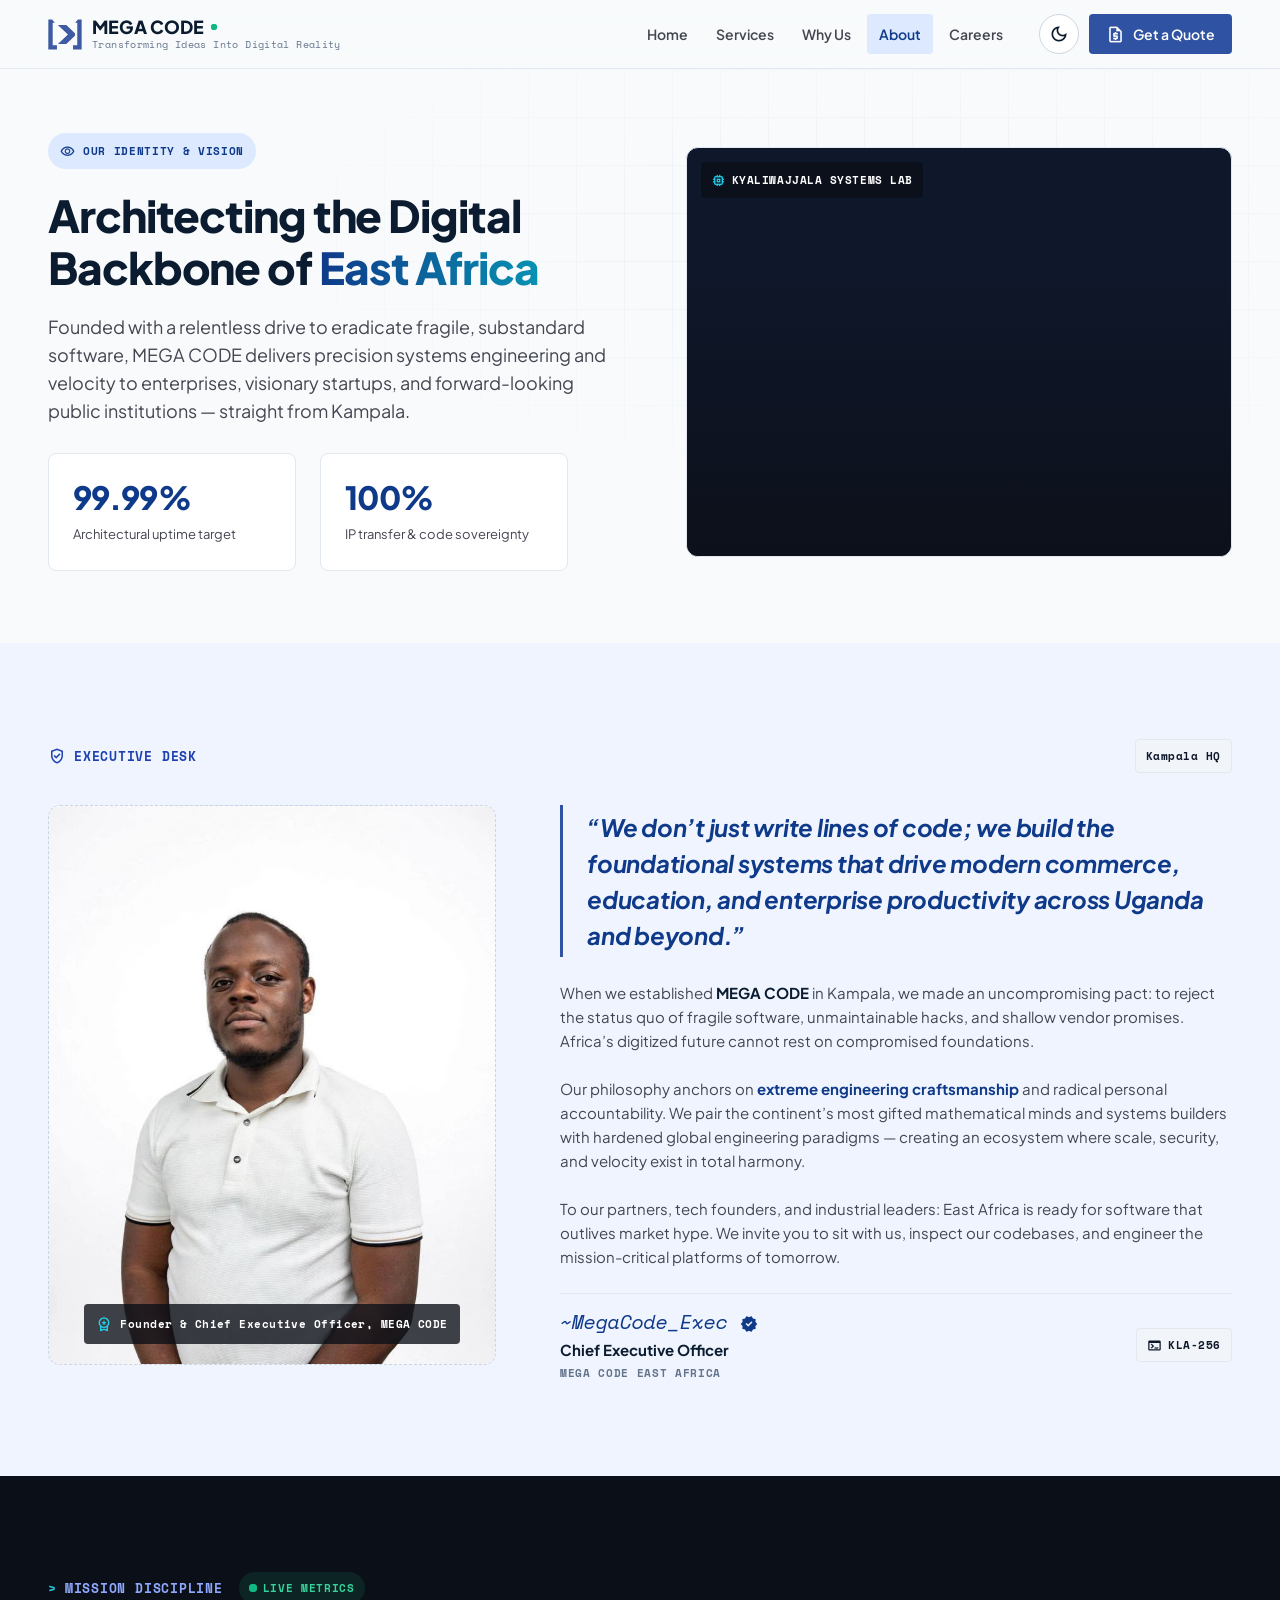
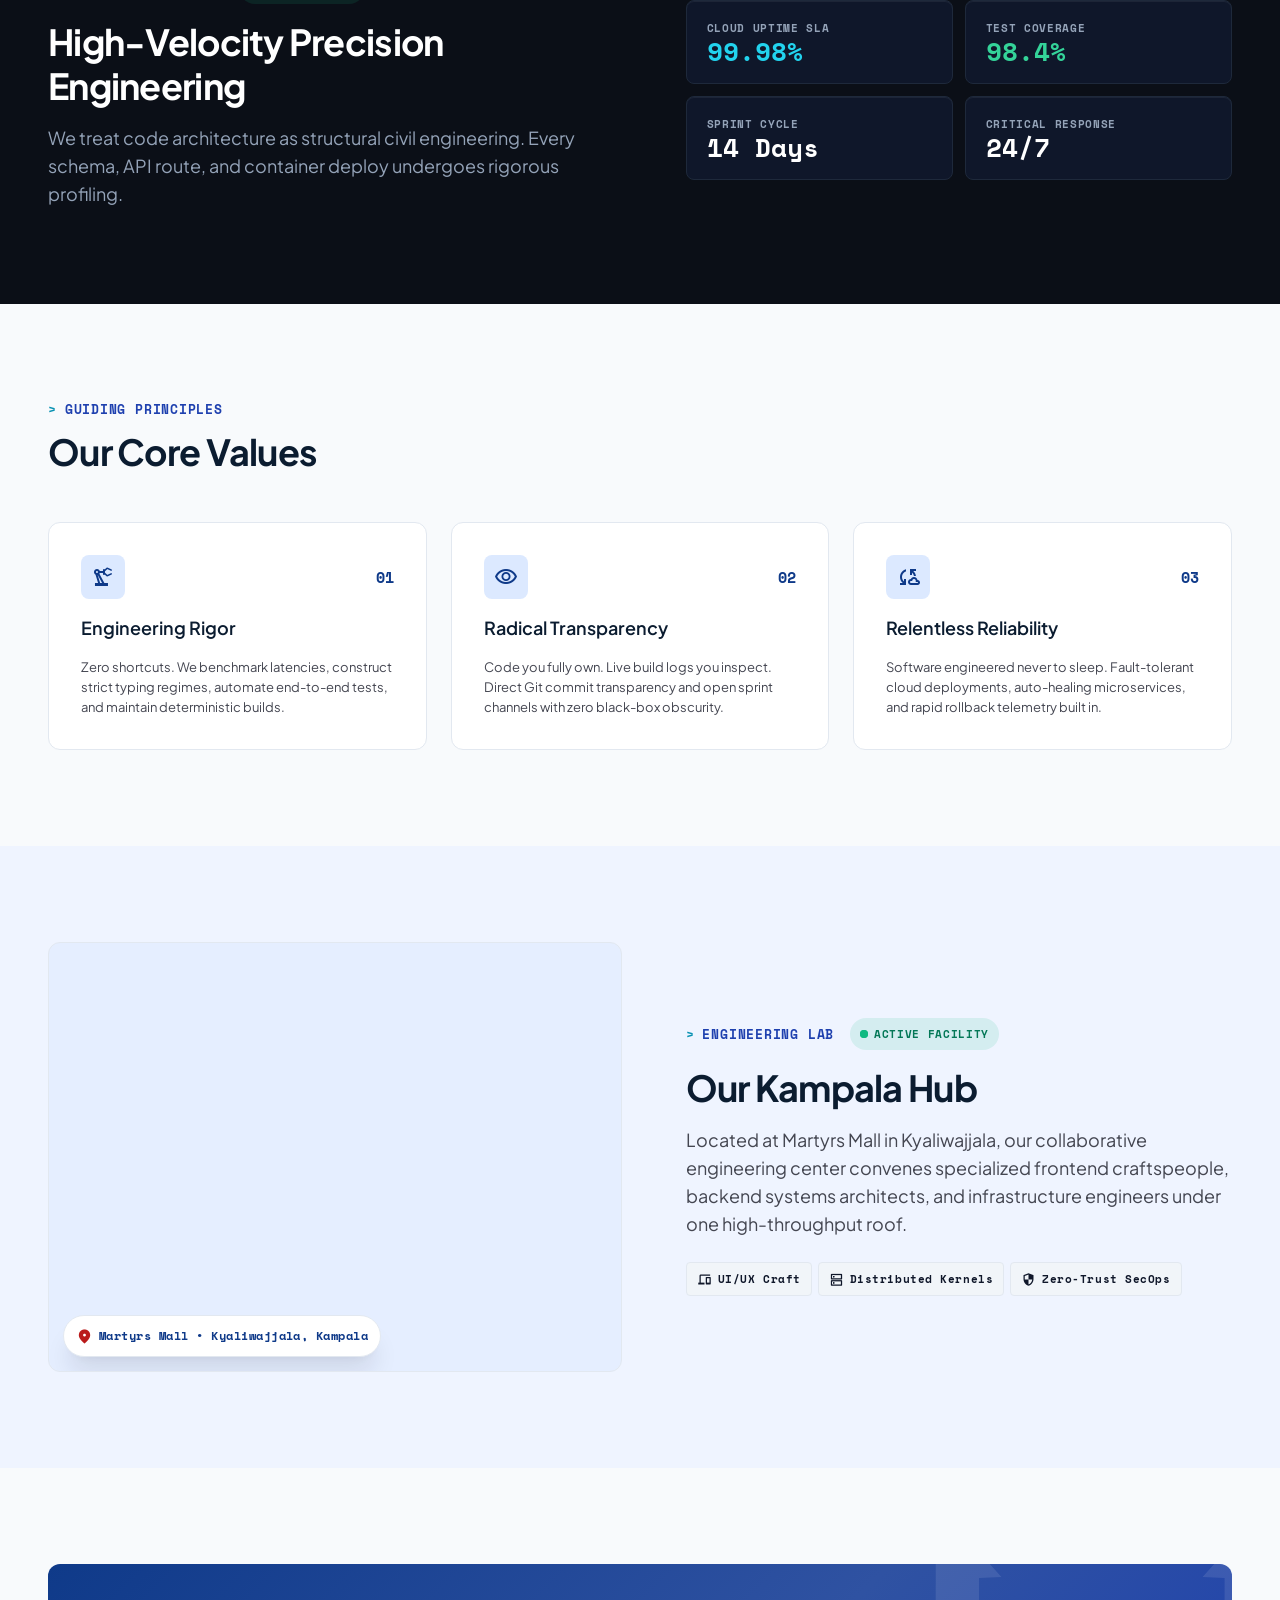
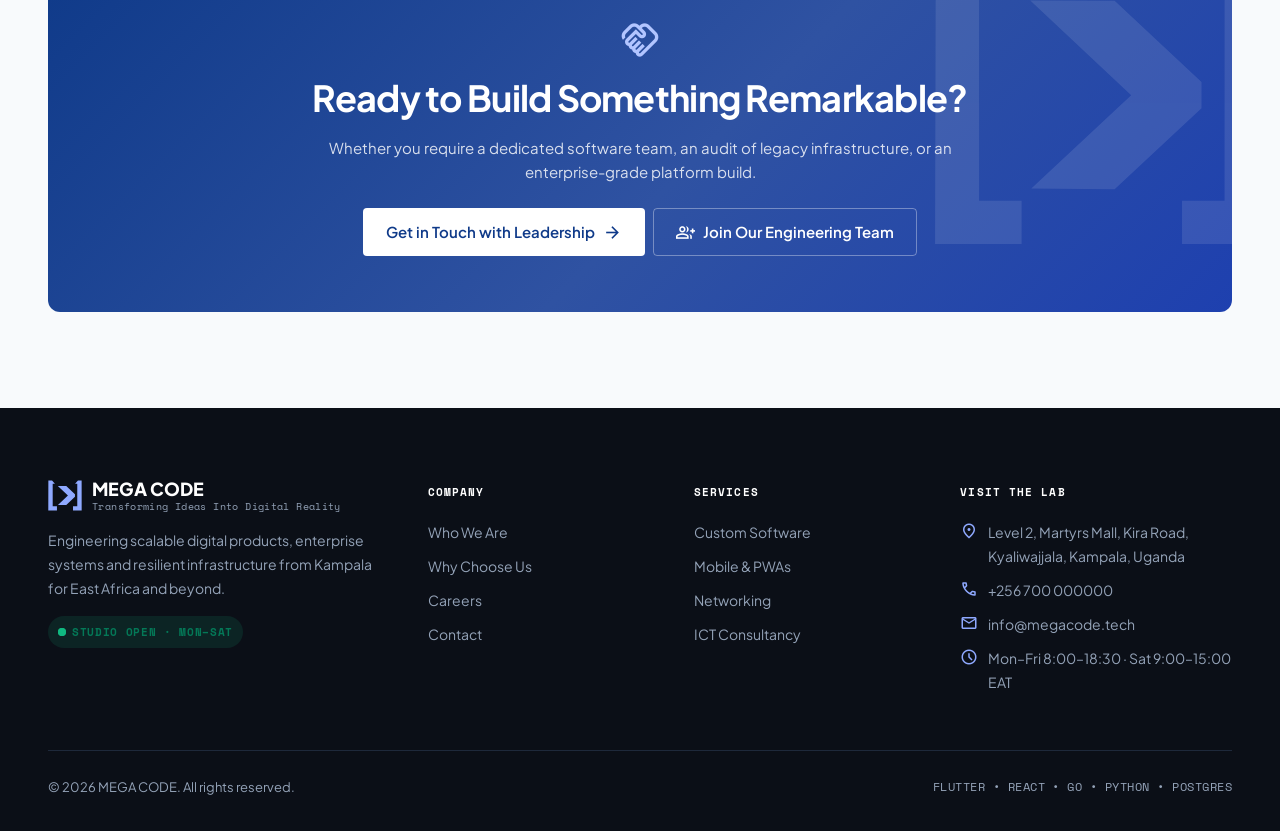
==== about.html @ 83baf0fd "init" ====
<!DOCTYPE html>
<html lang="en" class="no-js">
<head>
<meta charset="utf-8">
<meta name="viewport" content="width=device-width, initial-scale=1, viewport-fit=cover">
<title>Who We Are — MEGA CODE</title>
<meta name="description" content="MEGA CODE is an engineering consultancy and product studio in Kampala architecting the digital backbone of East Africa.">
<meta name="theme-color" content="#F8FAFC">
<meta property="og:title" content="Who We Are — MEGA CODE">
<meta property="og:description" content="MEGA CODE is an engineering consultancy and product studio in Kampala architecting the digital backbone of East Africa.">
<meta property="og:type" content="website">
<link rel="icon" href="assets/img/favicon.svg" type="image/svg+xml">
<script>
  /* apply saved / system theme before paint to avoid a flash */
  (function () {
    try {
      var t = localStorage.getItem("megacode-theme");
      if (!t) t = window.matchMedia("(prefers-color-scheme: dark)").matches ? "dark" : "light";
      document.documentElement.setAttribute("data-theme", t);
    } catch (e) {}
  })();
</script>
<link rel="preconnect" href="https://fonts.googleapis.com">
<link rel="preconnect" href="https://fonts.gstatic.com" crossorigin>
<link href="https://fonts.googleapis.com/css2?family=Plus+Jakarta+Sans:wght@400;500;600;700;800&family=Space+Mono:wght@400;700&display=swap" rel="stylesheet">
<link href="https://fonts.googleapis.com/css2?family=Material+Symbols+Outlined:opsz,wght,FILL,GRAD@20..48,100..700,0..1,-50..200&display=block" rel="stylesheet">
<link rel="stylesheet" href="assets/css/styles.css">
</head>
<body>
<a class="skip-link" href="#main">Skip to content</a>
<header class="site-header">
  <div class="container">
    <a class="brand" href="index.html" aria-label="MEGA CODE home">
      <svg class="brand-mark" viewBox="330 190 942 846" aria-hidden="true" focusable="false"><g fill="var(--logo, #3D5AA2)"><polygon points="340,198 442,198 522,287 460,290 460,908 578,908 578,1028 338,1028"/><polygon points="1262,198 1160,198 1080,287 1141,290 1141,908 1023,908 1023,1028 1263,1028"/><polygon points="602,352 836,353 1077,578 1077,651 836,876 605,874 882,615"/></g></svg>
      <span class="brand-text">
        <span class="brand-name">MEGA CODE <span class="live-dot" aria-hidden="true"></span></span>
        <span class="brand-tag">Transforming Ideas Into Digital Reality</span>
      </span>
    </a>
    <nav class="main-nav" aria-label="Primary">
        <a href="index.html">Home</a>
        <a href="services.html">Services</a>
        <a href="why-us.html">Why Us</a>
        <a href="about.html" aria-current="page">About</a>
        <a href="careers.html">Careers</a>
    </nav>
    <div class="header-actions">
      <button class="theme-toggle" type="button" aria-label="Switch theme">
        <span class="material-symbols-outlined icon-light" aria-hidden="true">dark_mode</span>
        <span class="material-symbols-outlined icon-dark" aria-hidden="true">light_mode</span>
      </button>
      <a class="btn btn-primary btn-sm" href="contact.html#brief"><span class="material-symbols-outlined" aria-hidden="true">request_quote</span><span class="header-cta-label">Get a Quote</span></a>
    </div>
  </div>
</header>
<main id="main">
<section class="hero page-hero">
  <div class="container split">
    <div class="hero-copy">
      <span class="pill" style="align-self:flex-start"><span class="material-symbols-outlined" style="font-size:15px" aria-hidden="true">visibility</span>Our Identity &amp; Vision</span>
      <h1 class="h1">Architecting the Digital Backbone of <span class="gradient-text">East Africa</span></h1>
      <p class="lead">Founded with a relentless drive to eradicate fragile, substandard software, MEGA CODE delivers precision systems engineering and velocity to enterprises, visionary startups, and forward-looking public institutions — straight from Kampala.</p>
      <div class="grid g-2 keep-m mt-sm" style="max-width:520px">
        <div class="card metric-card"><span class="v">99.99%</span><span class="d">Architectural uptime target</span></div>
        <div class="card metric-card"><span class="v">100%</span><span class="d">IP transfer &amp; code sovereignty</span></div>
      </div>
    </div>
    <div class="media ar-4-3 reveal">
      <img src="https://lh3.googleusercontent.com/aida-public/[base64]" alt="Engineers working on ultrawide monitors in the Kampala engineering war room" loading="eager">
      <span class="media-tag"><span class="material-symbols-outlined" aria-hidden="true">memory</span>Kyaliwajjala Systems Lab</span>
    </div>
  </div>
</section>

<!-- EXECUTIVE DESK -->
<section class="section section-alt">
  <div class="container">
    <div class="row between gap-md reveal" style="margin-bottom:32px">
      <p class="eyebrow no-caret"><span class="material-symbols-outlined" style="font-size:18px" aria-hidden="true">verified_user</span>Executive Desk</p>
      <span class="tag">Kampala HQ</span>
    </div>
    <div class="split split-top" style="grid-template-columns:minmax(0,.8fr) minmax(0,1.2fr)">
      <div class="reveal">
        <!-- Place the CEO portrait here: add <img src="assets/img/ceo.jpeg" alt="..."> inside this div -->
        <div class="portrait-slot">
          <img src="assets/img/ceo.jpeg" alt="...">
          <span class="portrait-caption"><span class="material-symbols-outlined" aria-hidden="true">workspace_premium</span>Founder &amp; Chief Executive Officer, MEGA CODE</span>
        </div>
      </div>
      <div class="stack gap-lg reveal">
        <blockquote class="pull-quote" style="margin:0">“We don’t just write lines of code; we build the foundational systems that drive modern commerce, education, and enterprise productivity across Uganda and beyond.”</blockquote>
        <p class="body">When we established <strong style="color:var(--text)">MEGA CODE</strong> in Kampala, we made an uncompromising pact: to reject the status quo of fragile software, unmaintainable hacks, and shallow vendor promises. Africa’s digitized future cannot rest on compromised foundations.</p>
        <p class="body">Our philosophy anchors on <strong class="text-brand">extreme engineering craftsmanship</strong> and radical personal accountability. We pair the continent’s most gifted mathematical minds and systems builders with hardened global engineering paradigms — creating an ecosystem where scale, security, and velocity exist in total harmony.</p>
        <p class="body">To our partners, tech founders, and industrial leaders: East Africa is ready for software that outlives market hype. We invite you to sit with us, inspect our codebases, and engineer the mission-critical platforms of tomorrow.</p>
        <div class="row between gap-md" style="padding-top:16px;border-top:1px solid var(--border)">
          <div class="stack gap-xs">
            <span class="mono text-brand" style="font-size:20px;font-style:italic">~MegaCode_Exec <span class="material-symbols-outlined icon-fill" style="font-size:18px" aria-hidden="true">verified</span></span>
            <strong>Chief Executive Officer</strong>
            <span class="badge-label" style="color:var(--text-subtle)">MEGA CODE East Africa</span>
          </div>
          <span class="tag"><span class="material-symbols-outlined" style="font-size:15px" aria-hidden="true">terminal</span>KLA-256</span>
        </div>
      </div>
    </div>
  </div>
</section>

<!-- MISSION -->
<section class="section dark-band">
  <div class="container split">
    <div class="stack gap-md reveal">
      <div class="row gap-md"><p class="eyebrow">Mission discipline</p><span class="status" style="color:#34D399"><span class="live-dot"></span>Live Metrics</span></div>
      <h2 class="h2" style="color:#fff">High-Velocity Precision Engineering</h2>
      <p class="lead">We treat code architecture as structural civil engineering. Every schema, API route, and container deploy undergoes rigorous profiling.</p>
    </div>
    <div class="grid g-2 keep-m reveal" style="gap:12px">
      <div class="dark-card stack gap-xs"><span class="badge-label" style="color:var(--panel-muted)">Cloud uptime SLA</span><span class="mono" style="font-size:26px;font-weight:700;color:#22D3EE">99.98%</span></div>
      <div class="dark-card stack gap-xs"><span class="badge-label" style="color:var(--panel-muted)">Test coverage</span><span class="mono" style="font-size:26px;font-weight:700;color:#34D399">98.4%</span></div>
      <div class="dark-card stack gap-xs"><span class="badge-label" style="color:var(--panel-muted)">Sprint cycle</span><span class="mono" style="font-size:26px;font-weight:700;color:#fff">14 Days</span></div>
      <div class="dark-card stack gap-xs"><span class="badge-label" style="color:var(--panel-muted)">Critical response</span><span class="mono" style="font-size:26px;font-weight:700;color:#fff">24/7</span></div>
    </div>
  </div>
</section>

<!-- VALUES -->
<section class="section">
  <div class="container">
    <div class="section-head reveal">
      <p class="eyebrow">Guiding principles</p>
      <h2 class="h2">Our Core Values</h2>
    </div>
    <div class="grid g-3">
      <div class="card card-lg card-hover stack gap-md reveal">
        <div class="row between"><span class="icon-tile"><span class="material-symbols-outlined" aria-hidden="true">precision_manufacturing</span></span><span class="mono text-brand" style="font-weight:700">01</span></div>
        <h3 class="h4">Engineering Rigor</h3>
        <p class="small">Zero shortcuts. We benchmark latencies, construct strict typing regimes, automate end-to-end tests, and maintain deterministic builds.</p>
      </div>
      <div class="card card-lg card-hover stack gap-md reveal">
        <div class="row between"><span class="icon-tile"><span class="material-symbols-outlined" aria-hidden="true">visibility</span></span><span class="mono text-brand" style="font-weight:700">02</span></div>
        <h3 class="h4">Radical Transparency</h3>
        <p class="small">Code you fully own. Live build logs you inspect. Direct Git commit transparency and open sprint channels with zero black-box obscurity.</p>
      </div>
      <div class="card card-lg card-hover stack gap-md reveal">
        <div class="row between"><span class="icon-tile"><span class="material-symbols-outlined" aria-hidden="true">cloud_sync</span></span><span class="mono text-brand" style="font-weight:700">03</span></div>
        <h3 class="h4">Relentless Reliability</h3>
        <p class="small">Software engineered never to sleep. Fault-tolerant cloud deployments, auto-healing microservices, and rapid rollback telemetry built in.</p>
      </div>
    </div>
  </div>
</section>

<!-- LAB -->
<section class="section section-alt">
  <div class="container split">
    <div class="map-frame ar-4-3 reveal">
      <iframe title="Map: Martyrs Mall, Kyaliwajjala" loading="lazy" referrerpolicy="no-referrer-when-downgrade" src="https://www.openstreetmap.org/export/embed.html?bbox=32.6380%2C0.3770%2C32.6650%2C0.3925&amp;layer=mapnik&amp;marker=0.3846%2C32.6517"></iframe>
      <span class="map-pin"><span class="material-symbols-outlined icon-fill" aria-hidden="true">location_on</span>Martyrs Mall • Kyaliwajjala, Kampala</span>
    </div>
    <div class="stack gap-md reveal">
      <div class="row gap-md"><p class="eyebrow">Engineering lab</p><span class="status"><span class="live-dot"></span>Active Facility</span></div>
      <h2 class="h2">Our Kampala Hub</h2>
      <p class="lead">Located at Martyrs Mall in Kyaliwajjala, our collaborative engineering center convenes specialized frontend craftspeople, backend systems architects, and infrastructure engineers under one high-throughput roof.</p>
      <div class="tag-row mt-sm">
        <span class="tag"><span class="material-symbols-outlined" style="font-size:15px" aria-hidden="true">devices</span>UI/UX Craft</span>
        <span class="tag"><span class="material-symbols-outlined" style="font-size:15px" aria-hidden="true">dns</span>Distributed Kernels</span>
        <span class="tag"><span class="material-symbols-outlined" style="font-size:15px" aria-hidden="true">security</span>Zero-Trust SecOps</span>
      </div>
    </div>
  </div>
</section>

<!-- CTA -->
<section class="section">
  <div class="container">
    <div class="cta-band reveal" style="text-align:center">
      <div class="stack gap-md" style="align-items:center;max-width:680px;margin:0 auto">
        <span class="material-symbols-outlined" style="font-size:40px;color:#B2C5FF" aria-hidden="true">handshake</span>
        <h2 class="h2" style="color:#fff">Ready to Build Something Remarkable?</h2>
        <p>Whether you require a dedicated software team, an audit of legacy infrastructure, or an enterprise-grade platform build.</p>
        <div class="row-wrap gap-sm" style="justify-content:center;margin-top:8px">
          <a class="btn btn-light" href="contact.html">Get in Touch with Leadership <span class="material-symbols-outlined" aria-hidden="true">arrow_forward</span></a>
          <a class="btn btn-outline-light" href="careers.html"><span class="material-symbols-outlined" aria-hidden="true">group_add</span>Join Our Engineering Team</a>
        </div>
      </div>
    </div>
  </div>
</section>
</main>
<footer class="site-footer">
  <div class="container">
    <div class="footer-grid">
      <div class="stack gap-md">
        <a class="brand" href="index.html" aria-label="MEGA CODE home" style="--logo:#8FA9FF">
          <svg class="brand-mark" viewBox="330 190 942 846" aria-hidden="true" focusable="false"><g fill="var(--logo, #3D5AA2)"><polygon points="340,198 442,198 522,287 460,290 460,908 578,908 578,1028 338,1028"/><polygon points="1262,198 1160,198 1080,287 1141,290 1141,908 1023,908 1023,1028 1263,1028"/><polygon points="602,352 836,353 1077,578 1077,651 836,876 605,874 882,615"/></g></svg>
          <span class="brand-text"><span class="brand-name">MEGA CODE</span><span class="brand-tag">Transforming Ideas Into Digital Reality</span></span>
        </a>
        <p style="font-size:14px;max-width:340px">Engineering scalable digital products, enterprise systems and resilient infrastructure from Kampala for East Africa and beyond.</p>
        <span class="status" style="align-self:flex-start"><span class="live-dot"></span> Studio open · Mon–Sat</span>
      </div>
      <div>
        <h4>Company</h4>
        <ul>
          <li><a href="about.html">Who We Are</a></li>
          <li><a href="why-us.html">Why Choose Us</a></li>
          <li><a href="careers.html">Careers</a></li>
          <li><a href="contact.html">Contact</a></li>
        </ul>
      </div>
      <div>
        <h4>Services</h4>
        <ul>
          <li><a href="services.html#software">Custom Software</a></li>
          <li><a href="services.html#mobile">Mobile &amp; PWAs</a></li>
          <li><a href="services.html#networking">Networking</a></li>
          <li><a href="services.html#advisory">ICT Consultancy</a></li>
        </ul>
      </div>
      <div>
        <h4>Visit the Lab</h4>
        <ul class="footer-contact">
          <li><span class="material-symbols-outlined" aria-hidden="true">location_on</span><span>Level 2, Martyrs Mall, Kira Road, Kyaliwajjala, Kampala, Uganda</span></li>
          <li><span class="material-symbols-outlined" aria-hidden="true">call</span><a href="tel:+256700000000">+256 700 000000</a></li>
          <li><span class="material-symbols-outlined" aria-hidden="true">mail</span><a href="mailto:info@megacode.tech">info@megacode.tech</a></li>
          <li><span class="material-symbols-outlined" aria-hidden="true">schedule</span><span>Mon–Fri 8:00–18:30 · Sat 9:00–15:00 EAT</span></li>
        </ul>
      </div>
    </div>
    <div class="footer-bottom">
      <span>&copy; <span data-year>2026</span> MEGA CODE. All rights reserved.</span>
      <span class="mono">FLUTTER • REACT • GO • PYTHON • POSTGRES</span>
    </div>
  </div>
</footer>
<nav class="bottom-nav" aria-label="Mobile">
  <ul>
    <li><a href="index.html"><span class="material-symbols-outlined" aria-hidden="true">terminal</span>Home</a></li>
    <li><a href="services.html"><span class="material-symbols-outlined" aria-hidden="true">developer_mode</span>Services</a></li>
    <li><a href="why-us.html"><span class="material-symbols-outlined" aria-hidden="true">verified</span>Why Us</a></li>
    <li><a href="about.html" aria-current="page"><span class="material-symbols-outlined" aria-hidden="true">groups</span>About</a></li>
    <li><a href="careers.html"><span class="material-symbols-outlined" aria-hidden="true">work</span>Careers</a></li>
    <li><a href="contact.html"><span class="material-symbols-outlined" aria-hidden="true">forum</span>Contact</a></li>
  </ul>
</nav>
<script src="assets/js/main.js" defer></script>
</body>
</html>
---- assets/css/styles.css ----
/* =========================================================
   MEGA CODE — Precision Engineering Canvas
   Shared stylesheet · light + dark themes
   ========================================================= */

/* ---------- Design tokens: LIGHT (default) ---------- */
:root {
  color-scheme: light;
  --bg: #F8FAFC;
  --bg-alt: #EFF4FF;
  --bg-alt-2: #E5EEFF;
  --card: #FFFFFF;
  --card-sub: #F1F5FD;
  --border: #E2E8F0;
  --border-strong: #CBD5E1;
  --text: #0B1C30;
  --text-muted: #444651;
  --text-subtle: #64748B;

  --brand: #2F52A2;          /* button / fill */
  --brand-hover: #1E40AF;
  --brand-ink: #0F3A89;      /* brand-coloured text */
  --accent-ink: #1E40AF;     /* eyebrow labels */
  --cyan: #0891B2;
  --success: #10B981;
  --success-ink: #047857;
  --success-tint: rgba(16, 185, 129, .12);
  --error: #BA1A1A;
  --amber: #F59E0B;

  --chip-bg: #DCE9FF;
  --chip-ink: #0F3A89;
  --tag-bg: #F1F5F9;
  --tag-ink: #0F172A;

  --panel-dark: #0B0F17;     /* terminal / dark tech panels (both themes) */
  --panel-dark-2: #0F172A;
  --panel-dark-border: #1E293B;
  --panel-ink: #EAF1FF;
  --panel-muted: #94A3B8;

  --header-bg: rgba(248, 250, 252, .82);
  --shadow-1: 0 1px 2px rgba(15, 23, 42, .04);
  --shadow-2: 0 4px 12px -2px rgba(15, 23, 42, .06), 0 2px 4px -1px rgba(15, 23, 42, .04);
  --shadow-3: 0 20px 25px -5px rgba(15, 23, 42, .10), 0 8px 10px -6px rgba(15, 23, 42, .05);
  --focus-ring: 0 0 0 3px rgba(47, 82, 162, .18);
  --img-overlay: linear-gradient(180deg, rgba(11, 15, 23, 0) 30%, rgba(11, 15, 23, .85) 100%);

  --font-sans: "Plus Jakarta Sans", system-ui, -apple-system, "Segoe UI", sans-serif;
  --font-mono: "Space Mono", ui-monospace, SFMono-Regular, Menlo, monospace;

  --r-sm: 4px;
  --r-md: 6px;
  --r-lg: 8px;
  --r-xl: 12px;

  --gutter: 1.5rem;
  --edge: 3rem;
  --maxw: 1280px;
  --header-h: 68px;
  --logo: #3D5AA2;
}

/* ---------- Design tokens: DARK ---------- */
@media (prefers-color-scheme: dark) {
  :root:not([data-theme="light"]) {
    color-scheme: dark;
    --bg: #0B0F17;
    --bg-alt: #0E1420;
    --bg-alt-2: #121A2A;
    --card: #111827;
    --card-sub: #0C1322;
    --border: #1E293B;
    --border-strong: #334155;
    --text: #E6EDF7;
    --text-muted: #A9B4C6;
    --text-subtle: #8391A7;
    --brand: #3559B3;
    --brand-hover: #4169CF;
    --brand-ink: #B2C5FF;
    --accent-ink: #8FA9FF;
    --cyan: #22D3EE;
    --success-ink: #34D399;
    --success-tint: rgba(16, 185, 129, .14);
    --chip-bg: rgba(53, 89, 179, .24);
    --chip-ink: #C7D5FF;
    --tag-bg: #172033;
    --tag-ink: #D3DCEB;
    --panel-dark: #060910;
    --panel-dark-2: #0B1120;
    --panel-dark-border: #1E293B;
    --header-bg: rgba(11, 15, 23, .80);
    --logo: #7D98E0;
    --shadow-1: 0 1px 2px rgba(0, 0, 0, .3);
    --shadow-2: 0 6px 16px -4px rgba(0, 0, 0, .5);
    --shadow-3: 0 20px 30px -8px rgba(0, 0, 0, .6);
    --focus-ring: 0 0 0 3px rgba(143, 169, 255, .28);
  }
}
:root[data-theme="dark"] {
  color-scheme: dark;
  --logo: #7D98E0;
  --bg: #0B0F17;
  --bg-alt: #0E1420;
  --bg-alt-2: #121A2A;
  --card: #111827;
  --card-sub: #0C1322;
  --border: #1E293B;
  --border-strong: #334155;
  --text: #E6EDF7;
  --text-muted: #A9B4C6;
  --text-subtle: #8391A7;
  --brand: #3559B3;
  --brand-hover: #4169CF;
  --brand-ink: #B2C5FF;
  --accent-ink: #8FA9FF;
  --cyan: #22D3EE;
  --success-ink: #34D399;
  --success-tint: rgba(16, 185, 129, .14);
  --chip-bg: rgba(53, 89, 179, .24);
  --chip-ink: #C7D5FF;
  --tag-bg: #172033;
  --tag-ink: #D3DCEB;
  --panel-dark: #060910;
  --panel-dark-2: #0B1120;
  --panel-dark-border: #1E293B;
  --header-bg: rgba(11, 15, 23, .80);
  --shadow-1: 0 1px 2px rgba(0, 0, 0, .3);
  --shadow-2: 0 6px 16px -4px rgba(0, 0, 0, .5);
  --shadow-3: 0 20px 30px -8px rgba(0, 0, 0, .6);
  --focus-ring: 0 0 0 3px rgba(143, 169, 255, .28);
}

/* ---------- Base ---------- */
*, *::before, *::after { box-sizing: border-box; }
html { scroll-behavior: smooth; -webkit-text-size-adjust: 100%; scroll-padding-top: calc(var(--header-h) + 16px); }
body {
  margin: 0;
  background: var(--bg);
  color: var(--text);
  font-family: var(--font-sans);
  font-size: 15px;
  line-height: 24px;
  -webkit-font-smoothing: antialiased;
  overflow-x: hidden;
  transition: background-color .25s ease, color .25s ease;
}
img { max-width: 100%; display: block; }
a { color: inherit; text-decoration: none; }
button { font: inherit; color: inherit; }
h1, h2, h3, h4, p { margin: 0; }
::selection { background: #DAE2FF; color: #001848; }
:focus-visible { outline: 2px solid var(--brand); outline-offset: 2px; border-radius: 4px; }

.material-symbols-outlined {
  font-variation-settings: "FILL" 0, "wght" 400, "GRAD" 0, "opsz" 24;
  font-size: 20px; line-height: 1; vertical-align: middle;
  display: inline-block; width: 1em; height: 1em; overflow: hidden; white-space: nowrap;
  flex-shrink: 0; user-select: none;
}
.icon-fill { font-variation-settings: "FILL" 1, "wght" 400, "GRAD" 0, "opsz" 24; }

.skip-link {
  position: absolute; left: 16px; top: -48px; z-index: 100;
  background: var(--brand); color: #fff; padding: 8px 14px; border-radius: var(--r-sm);
}
.skip-link:focus { top: 12px; }

.container { width: 100%; max-width: var(--maxw); margin: 0 auto; padding: 0 var(--edge); }

/* ---------- Typography ---------- */
.display { font-size: 56px; line-height: 64px; font-weight: 800; letter-spacing: -.03em; }
.h1 { font-size: 44px; line-height: 52px; font-weight: 800; letter-spacing: -.025em; }
.h2 { font-size: 36px; line-height: 44px; font-weight: 700; letter-spacing: -.02em; }
.h3 { font-size: 24px; line-height: 32px; font-weight: 700; letter-spacing: -.01em; }
.h4 { font-size: 18px; line-height: 26px; font-weight: 600; }
.lead { font-size: 18px; line-height: 28px; color: var(--text-muted); }
.body { color: var(--text-muted); }
.small { font-size: 13px; line-height: 20px; color: var(--text-muted); }
.caption { font-size: 12px; line-height: 16px; font-weight: 500; color: var(--text-subtle); }
.mono { font-family: var(--font-mono); }
.code-label { font-family: var(--font-mono); font-size: 13px; line-height: 18px; font-weight: 700; letter-spacing: .04em; }
.badge-label { font-family: var(--font-mono); font-size: 11px; line-height: 14px; font-weight: 700; letter-spacing: .06em; text-transform: uppercase; }
.eyebrow {
  font-family: var(--font-mono); font-size: 13px; line-height: 18px; font-weight: 700;
  letter-spacing: .06em; text-transform: uppercase; color: var(--accent-ink);
  display: inline-flex; align-items: center; gap: 8px;
}
.eyebrow::before { content: ">"; color: var(--cyan); }
.eyebrow.no-caret::before { content: none; }
.text-brand { color: var(--brand-ink); }
.text-cyan { color: var(--cyan); }
.text-success { color: var(--success-ink); }
.text-muted { color: var(--text-muted); }
.gradient-text {
  background: linear-gradient(90deg, var(--brand-ink), var(--cyan));
  -webkit-background-clip: text; background-clip: text; color: transparent;
}

/* ---------- Header ---------- */
.site-header {
  position: sticky; top: 0; z-index: 50;
  background: var(--header-bg);
  backdrop-filter: blur(16px) saturate(140%);
  -webkit-backdrop-filter: blur(16px) saturate(140%);
  border-bottom: 1px solid var(--border);
}
.site-header .container { height: var(--header-h); display: flex; align-items: center; gap: 24px; }
.brand { display: flex; align-items: center; gap: 10px; flex-shrink: 0; }
.brand-mark { width: 34px; height: 31px; }
.brand-text { display: flex; flex-direction: column; line-height: 1; }
.brand-name { font-weight: 800; font-size: 18px; letter-spacing: .01em; color: var(--text); display: flex; align-items: center; gap: 6px; }
.brand-name .live-dot { width: 6px; height: 6px; }
.brand-tag { font-family: var(--font-mono); font-size: 9.5px; letter-spacing: .04em; color: var(--text-subtle); margin-top: 4px; }

.main-nav { display: flex; align-items: center; gap: 4px; margin-left: auto; }
.main-nav a {
  font-size: 14px; font-weight: 600; color: var(--text-muted);
  padding: 8px 12px; border-radius: var(--r-sm); transition: color .15s, background-color .15s;
}
.main-nav a:hover { color: var(--text); background: var(--bg-alt); }
.main-nav a[aria-current="page"] { color: var(--brand-ink); background: var(--chip-bg); }
.header-actions { display: flex; align-items: center; gap: 10px; }

.theme-toggle {
  width: 40px; height: 40px; border-radius: 999px; border: 1px solid var(--border-strong);
  background: var(--card); color: var(--text); cursor: pointer;
  display: inline-flex; align-items: center; justify-content: center;
  transition: border-color .15s, background-color .15s, transform .15s;
}
.theme-toggle:hover { border-color: var(--brand); }
.theme-toggle:active { transform: scale(.94); }
.theme-toggle .icon-dark, :root[data-theme="dark"] .theme-toggle .icon-light { display: none; }
:root[data-theme="dark"] .theme-toggle .icon-dark { display: inline-block; }

/* ---------- Mobile bottom nav (from designs) ---------- */
.bottom-nav {
  display: none;
  position: fixed; bottom: 0; left: 0; right: 0; z-index: 50;
  background: var(--header-bg);
  backdrop-filter: blur(16px) saturate(140%);
  -webkit-backdrop-filter: blur(16px) saturate(140%);
  border-top: 1px solid var(--border);
  padding-bottom: env(safe-area-inset-bottom, 0px);
}
.bottom-nav ul { list-style: none; margin: 0; padding: 0 6px; height: 64px; display: grid; grid-template-columns: repeat(6, minmax(0, 1fr)); align-items: center; }
.bottom-nav a {
  display: flex; flex-direction: column; align-items: center; justify-content: center; gap: 3px;
  min-height: 48px; color: var(--text-subtle);
  font-family: var(--font-mono); font-size: 9.5px; font-weight: 700; letter-spacing: .04em; text-transform: uppercase;
}
.bottom-nav a .material-symbols-outlined { font-size: 22px; }
.bottom-nav a[aria-current="page"] { color: var(--brand-ink); }
.bottom-nav a[aria-current="page"] .material-symbols-outlined { font-variation-settings: "FILL" 1, "wght" 500, "GRAD" 0, "opsz" 24; }

/* ---------- Buttons ---------- */
.btn {
  display: inline-flex; align-items: center; justify-content: center; gap: 8px;
  height: 48px; padding: 0 22px; border-radius: var(--r-sm); border: 1px solid transparent;
  font-family: var(--font-sans); font-weight: 600; font-size: 15px; white-space: nowrap; cursor: pointer;
  transition: background-color .15s ease, border-color .15s ease, color .15s ease, transform .1s ease;
}
.btn:active { transform: scale(.98); }
.btn .material-symbols-outlined { font-size: 19px; }
.btn-sm { height: 40px; padding: 0 16px; font-size: 14px; }
.btn-block { width: 100%; }
.btn-primary { background: var(--brand); color: #fff; }
.btn-primary:hover { background: var(--brand-hover); }
.btn-dark { background: #0F172A; color: #fff; }
:root[data-theme="dark"] .btn-dark { background: #E6EDF7; color: #0B0F17; }
.btn-dark:hover { background: #1E293B; }
:root[data-theme="dark"] .btn-dark:hover { background: #fff; }
.btn-ghost { background: transparent; border-color: var(--border-strong); color: var(--text); }
.btn-ghost:hover { background: var(--bg-alt); border-color: var(--brand); }
.btn-soft { background: var(--chip-bg); color: var(--brand-ink); }
.btn-soft:hover { filter: brightness(.97); }
.btn-whatsapp { background: #10B981; color: #fff; }
.btn-whatsapp:hover { background: #059669; }
.btn-light { background: #fff; color: #0F3A89; }
.btn-light:hover { background: #EAF1FF; }
.btn-outline-light { background: transparent; color: #fff; border-color: rgba(255, 255, 255, .35); }
.btn-outline-light:hover { background: rgba(255, 255, 255, .08); border-color: #fff; }

/* ---------- Chips, badges, status ---------- */
.pill {
  display: inline-flex; align-items: center; gap: 8px; padding: 6px 12px; border-radius: 999px;
  background: var(--chip-bg); color: var(--chip-ink);
  font-family: var(--font-mono); font-size: 11px; font-weight: 700; letter-spacing: .06em; text-transform: uppercase;
}
.tag {
  display: inline-flex; align-items: center; gap: 6px; padding: 4px 10px; border-radius: var(--r-sm);
  background: var(--tag-bg); color: var(--tag-ink); border: 1px solid var(--border);
  font-family: var(--font-mono); font-size: 11px; font-weight: 700; letter-spacing: .05em;
}
.tag-brand { background: var(--chip-bg); color: var(--chip-ink); border-color: transparent; }
.tag-row { display: flex; flex-wrap: wrap; gap: 6px; }
.status {
  display: inline-flex; align-items: center; gap: 6px; padding: 4px 10px; border-radius: 999px;
  background: var(--success-tint); color: var(--success-ink);
  font-family: var(--font-mono); font-size: 11px; font-weight: 700; letter-spacing: .06em; text-transform: uppercase;
}
.live-dot { position: relative; width: 8px; height: 8px; border-radius: 999px; background: var(--success); flex-shrink: 0; display: inline-block; }
.live-dot::after {
  content: ""; position: absolute; inset: 0; border-radius: inherit; background: var(--success);
  animation: ping 1.8s cubic-bezier(0, 0, .2, 1) infinite;
}
@keyframes ping { 75%, 100% { transform: scale(2.4); opacity: 0; } }

/* ---------- Sections & layout ---------- */
.section { padding: 96px 0; }
.section-sm { padding: 64px 0; }
.section-alt { background: var(--bg-alt); }
.section-head { display: flex; flex-direction: column; gap: 12px; max-width: 720px; margin-bottom: 48px; }
.section-head.center { margin-left: auto; margin-right: auto; text-align: center; align-items: center; }
.section-head-row { display: flex; align-items: flex-end; justify-content: space-between; gap: 24px; margin-bottom: 48px; }
.section-head-row .section-head { margin-bottom: 0; }
.grid { display: grid; gap: var(--gutter); }
.g-2 { grid-template-columns: repeat(2, minmax(0, 1fr)); }
.g-3 { grid-template-columns: repeat(3, minmax(0, 1fr)); }
.g-4 { grid-template-columns: repeat(4, minmax(0, 1fr)); }
.split { display: grid; grid-template-columns: minmax(0, 1.05fr) minmax(0, 1fr); gap: 64px; align-items: center; }
.split-top { align-items: start; }
.stack { display: flex; flex-direction: column; }
.gap-xs { gap: 4px; } .gap-sm { gap: 8px; } .gap-md { gap: 16px; } .gap-lg { gap: 24px; } .gap-xl { gap: 40px; }
.row { display: flex; align-items: center; }
.row.between { flex-wrap: wrap; }
.row-wrap { display: flex; flex-wrap: wrap; align-items: center; }
.between { justify-content: space-between; }
.mt-sm { margin-top: 8px; } .mt-md { margin-top: 16px; } .mt-lg { margin-top: 24px; } .mt-xl { margin-top: 40px; }

/* ---------- Hero ---------- */
.hero { padding: 72px 0 88px; position: relative; overflow: hidden; }
.hero::before {
  content: ""; position: absolute; inset: 0; pointer-events: none;
  background-image:
    linear-gradient(var(--border) 1px, transparent 1px),
    linear-gradient(90deg, var(--border) 1px, transparent 1px);
  background-size: 48px 48px;
  mask-image: radial-gradient(ellipse 70% 60% at 70% 30%, #000 10%, transparent 75%);
  -webkit-mask-image: radial-gradient(ellipse 70% 60% at 70% 30%, #000 10%, transparent 75%);
  opacity: .55;
}
.hero > .container { position: relative; }
.hero-copy { display: flex; flex-direction: column; gap: 20px; }
.hero-actions { display: flex; flex-wrap: wrap; gap: 12px; margin-top: 8px; }
.page-hero { padding: 64px 0 72px; }

/* ---------- Cards ---------- */
.card {
  background: var(--card); border: 1px solid var(--border); border-radius: var(--r-lg);
  padding: 24px; transition: border-color .2s ease, transform .2s ease, box-shadow .2s ease;
}
.card-lg { border-radius: var(--r-xl); padding: 32px; }
.card-hover:hover { border-color: var(--brand); transform: translateY(-2px); box-shadow: var(--shadow-2); }
.card-sub { background: var(--card-sub); border: 1px solid var(--border); border-radius: var(--r-lg); padding: 16px; }
.card-elevated { box-shadow: var(--shadow-2); }

.icon-tile {
  width: 44px; height: 44px; border-radius: var(--r-lg); flex-shrink: 0;
  background: var(--chip-bg); color: var(--brand-ink);
  display: inline-flex; align-items: center; justify-content: center;
}
.icon-tile .material-symbols-outlined { font-size: 24px; }
.icon-tile-lg { width: 52px; height: 52px; }
.icon-tile-lg .material-symbols-outlined { font-size: 28px; }

.feature { display: flex; gap: 16px; align-items: flex-start; }
.feature h3 { font-size: 18px; line-height: 26px; font-weight: 600; }
.feature p { font-size: 14px; line-height: 22px; color: var(--text-muted); margin-top: 4px; }

/* stat strip */
.stats { display: grid; grid-template-columns: repeat(3, 1fr); gap: 8px; padding: 10px; background: var(--card); border: 1px solid var(--border); border-radius: var(--r-xl); }
.stat { display: flex; flex-direction: column; align-items: center; text-align: center; padding: 10px 6px; border-radius: var(--r-lg); }
.stat:nth-child(2) { background: var(--bg-alt); }
.stat-value { font-family: var(--font-mono); font-weight: 700; font-size: 18px; color: var(--brand-ink); letter-spacing: .02em; }
.stat-label { font-size: 12px; color: var(--text-subtle); font-weight: 500; }

.metric-card { display: flex; flex-direction: column; gap: 6px; }
.metric-card .k { font-family: var(--font-mono); font-size: 11px; font-weight: 700; letter-spacing: .08em; text-transform: uppercase; color: var(--text-subtle); }
.metric-card .v { font-size: 32px; line-height: 38px; font-weight: 800; letter-spacing: -.02em; color: var(--brand-ink); }
.metric-card .d { font-size: 13px; color: var(--text-muted); }

/* terminal list bullets */
.term-list { list-style: none; margin: 0; padding: 0; display: flex; flex-direction: column; gap: 10px; }
.term-list li { display: flex; gap: 10px; font-size: 14px; line-height: 22px; color: var(--text); }
.term-list li::before { content: ">"; font-family: var(--font-mono); font-weight: 700; color: var(--brand-ink); flex-shrink: 0; }

/* ---------- Terminal panel (always dark) ---------- */
.terminal {
  background: var(--panel-dark); color: var(--panel-ink); border-radius: var(--r-xl);
  border: 1px solid var(--panel-dark-border);
  box-shadow: inset 0 1px 0 0 rgba(255, 255, 255, .06), var(--shadow-3);
  overflow: hidden;
}
.terminal-bar { display: flex; align-items: center; justify-content: space-between; gap: 12px; padding: 12px 16px; border-bottom: 1px solid var(--panel-dark-border); }
.terminal-dots { display: flex; align-items: center; gap: 6px; }
.terminal-dots i { width: 11px; height: 11px; border-radius: 999px; display: inline-block; }
.terminal-dots i:nth-child(1) { background: #EF4444; }
.terminal-dots i:nth-child(2) { background: #F59E0B; }
.terminal-dots i:nth-child(3) { background: #10B981; }
.terminal-path { font-family: var(--font-mono); font-size: 12px; color: var(--panel-muted); margin-left: 8px; overflow: hidden; text-overflow: ellipsis; white-space: nowrap; }
.terminal-body { padding: 20px; font-family: var(--font-mono); font-size: 13px; line-height: 22px; }
.terminal-body p { margin: 0; }
.terminal-body .cmd { color: #34D399; font-weight: 700; }
.terminal-body .ok { color: var(--panel-muted); }
.terminal-body .hl { color: #22D3EE; font-weight: 700; }
.terminal-body .cursor { display: inline-block; width: 8px; height: 15px; background: #22D3EE; vertical-align: -2px; animation: blink 1.1s steps(1) infinite; }
@keyframes blink { 50% { opacity: 0; } }
.terminal-foot { display: flex; align-items: center; justify-content: space-between; padding: 12px 16px; border-top: 1px solid var(--panel-dark-border); color: var(--panel-muted); font-size: 12px; }
.terminal-foot .material-symbols-outlined { font-size: 16px; color: #22D3EE; }

/* Dark tech section */
.dark-band { background: var(--panel-dark); color: var(--panel-ink); }
.dark-band .eyebrow { color: #8FA9FF; }
.dark-band .eyebrow::before { color: #22D3EE; }
.dark-band .body, .dark-band .lead { color: var(--panel-muted); }
.dark-card { background: var(--panel-dark-2); border: 1px solid var(--panel-dark-border); border-radius: var(--r-lg); padding: 20px; box-shadow: inset 0 1px 0 0 rgba(255, 255, 255, .06); }

/* ---------- Media ---------- */
.media {
  position: relative; border-radius: var(--r-xl); overflow: hidden; background: var(--panel-dark-2);
  border: 1px solid var(--border); isolation: isolate;
}
.media img { width: 100%; height: 100%; object-fit: cover; }
.media::after { content: ""; position: absolute; inset: 0; background: var(--img-overlay); z-index: 1; pointer-events: none; }
.media.no-overlay::after { display: none; }
.media-caption { position: absolute; left: 20px; right: 20px; bottom: 18px; z-index: 2; color: #fff; display: flex; flex-direction: column; gap: 4px; }
.media-caption .badge-label { color: #22D3EE; }
.media-caption strong { font-size: 20px; line-height: 26px; font-weight: 700; }
.media-caption span.sub { font-size: 13px; color: rgba(255, 255, 255, .78); }
.media-tag {
  position: absolute; z-index: 2; top: 14px; left: 14px;
  display: inline-flex; align-items: center; gap: 6px; padding: 6px 10px; border-radius: var(--r-sm);
  background: rgba(11, 15, 23, .72); color: #fff; backdrop-filter: blur(6px);
  font-family: var(--font-mono); font-size: 11px; font-weight: 700; letter-spacing: .05em; text-transform: uppercase;
}
.media-tag .material-symbols-outlined { font-size: 15px; color: #22D3EE; }
.ar-16-9 { aspect-ratio: 16 / 9; } .ar-4-3 { aspect-ratio: 4 / 3; } .ar-4-5 { aspect-ratio: 4 / 5; } .ar-21-9 { aspect-ratio: 21 / 9; }

.map-frame { position: relative; border-radius: var(--r-xl); overflow: hidden; border: 1px solid var(--border); background: var(--bg-alt-2); }
.map-frame iframe { display: block; width: 100%; height: 100%; border: 0; }
:root[data-theme="dark"] .map-frame iframe { filter: invert(.9) hue-rotate(180deg) saturate(.6) brightness(.95); }
.map-pin {
  position: absolute; left: 14px; bottom: 14px; z-index: 2;
  display: inline-flex; align-items: center; gap: 6px; padding: 8px 12px; border-radius: 999px;
  background: var(--card); color: var(--brand-ink); box-shadow: var(--shadow-3); border: 1px solid var(--border);
  font-family: var(--font-mono); font-size: 12px; font-weight: 700; letter-spacing: .04em;
}
.map-pin .material-symbols-outlined { color: var(--error); font-size: 17px; }

/* ---------- Products ---------- */
.product { display: flex; flex-direction: column; gap: 16px; height: 100%; }
.product-head { display: flex; align-items: center; justify-content: space-between; gap: 8px; }
.product h3 { font-size: 24px; line-height: 32px; font-weight: 700; display: flex; align-items: center; gap: 8px; }
.product .term-list { background: var(--card-sub); border: 1px solid var(--border); border-radius: var(--r-lg); padding: 14px 16px; }
.product-foot { margin-top: auto; display: flex; align-items: center; justify-content: space-between; gap: 12px; flex-wrap: wrap; }

/* ---------- Services modules ---------- */
.service-nav { display: flex; gap: 8px; overflow-x: auto; scrollbar-width: none; padding-bottom: 2px; }
.service-nav::-webkit-scrollbar { display: none; }
.service-nav a {
  display: inline-flex; align-items: center; gap: 8px; padding: 10px 16px; border-radius: 999px;
  border: 1px solid var(--border-strong); background: var(--card); font-size: 14px; font-weight: 600; white-space: nowrap; color: var(--text-muted);
  transition: all .15s;
}
.service-nav a:hover, .service-nav a.active { border-color: var(--brand); color: var(--brand-ink); background: var(--chip-bg); }
.service-nav-wrap { position: sticky; top: var(--header-h); z-index: 20; background: var(--header-bg); backdrop-filter: blur(14px); -webkit-backdrop-filter: blur(14px); border-bottom: 1px solid var(--border); padding: 12px 0; }

.module { display: grid; grid-template-columns: minmax(0, 1fr) minmax(0, 1fr); gap: 56px; align-items: center; padding: 72px 0; border-bottom: 1px solid var(--border); }
.module:last-child { border-bottom: 0; }
.module.reverse .module-media { order: 2; }
.module-head { display: flex; align-items: center; gap: 14px; }
.module-num { font-family: var(--font-mono); font-size: 12px; font-weight: 700; letter-spacing: .08em; color: var(--text-subtle); }
.sub-label { font-family: var(--font-mono); font-size: 11px; font-weight: 700; letter-spacing: .08em; text-transform: uppercase; color: var(--text-subtle); margin-bottom: 10px; }

/* engagement model selector */
.segmented { display: grid; grid-template-columns: repeat(3, 1fr); gap: 6px; padding: 6px; background: var(--bg-alt); border: 1px solid var(--border); border-radius: var(--r-lg); }
.segmented button {
  border: 0; background: transparent; padding: 12px 8px; border-radius: var(--r-md); cursor: pointer;
  display: flex; flex-direction: column; gap: 2px; align-items: center; color: var(--text-muted);
}
.segmented button .k { font-family: var(--font-mono); font-size: 11px; letter-spacing: .06em; text-transform: uppercase; font-weight: 700; }
.segmented button .v { font-weight: 700; font-size: 15px; color: var(--text); }
.segmented button[aria-pressed="true"] { background: var(--brand); color: rgba(255, 255, 255, .85); box-shadow: var(--shadow-2); }
.segmented button[aria-pressed="true"] .v { color: #fff; }

/* check cards (multi-select) */
.check-card {
  display: flex; gap: 14px; align-items: flex-start; padding: 14px 16px; border-radius: var(--r-lg);
  border: 1px solid var(--border); background: var(--card); cursor: pointer; transition: border-color .15s, background-color .15s;
}
.check-card:hover { border-color: var(--border-strong); }
.check-card input { appearance: none; -webkit-appearance: none; margin: 2px 0 0; width: 18px; height: 18px; border-radius: 3px; border: 1.5px solid #94A3B8; flex-shrink: 0; display: grid; place-content: center; cursor: pointer; background: var(--card); }
.check-card input::after { content: ""; width: 10px; height: 6px; border: 2px solid #fff; border-top: 0; border-right: 0; transform: rotate(-45deg) translate(1px, -1px); opacity: 0; }
.check-card input:checked { background: var(--brand); border-color: var(--brand); }
.check-card input:checked::after { opacity: 1; }
.check-card:has(input:checked) { border-color: var(--brand); background: var(--chip-bg); }
.check-card strong { display: block; font-size: 14px; font-weight: 600; }
.check-card span { display: block; font-size: 12.5px; line-height: 18px; color: var(--text-muted); }

/* service chips (contact) */
.chip-select { display: grid; grid-template-columns: repeat(2, 1fr); gap: 8px; }
.chip-select label {
  display: flex; align-items: center; gap: 10px; padding: 12px 14px; border-radius: var(--r-lg);
  border: 1px solid var(--border-strong); background: var(--card); cursor: pointer; font-size: 14px; font-weight: 600;
  transition: all .15s;
}
.chip-select label .material-symbols-outlined { color: var(--text-subtle); font-size: 20px; }
.chip-select input { position: absolute; opacity: 0; pointer-events: none; }
.chip-select label:has(input:checked) { border-color: var(--brand); background: var(--chip-bg); color: var(--brand-ink); }
.chip-select label:has(input:checked) .material-symbols-outlined { color: var(--brand-ink); }
.chip-select label:has(input:focus-visible) { box-shadow: var(--focus-ring); }

/* toggle switch rows (why-us calc) */
.switch-row { display: flex; align-items: center; justify-content: space-between; gap: 16px; padding: 14px 0; border-bottom: 1px solid var(--panel-dark-border); cursor: pointer; }
.switch-row:last-of-type { border-bottom: 0; }
.switch-row span { font-size: 14px; color: var(--panel-ink); }
.switch { appearance: none; -webkit-appearance: none; width: 42px; height: 24px; border-radius: 999px; background: #334155; position: relative; cursor: pointer; flex-shrink: 0; transition: background-color .2s; margin: 0; }
.switch::after { content: ""; position: absolute; top: 3px; left: 3px; width: 18px; height: 18px; border-radius: 999px; background: #fff; transition: transform .2s; }
.switch:checked { background: #10B981; }
.switch:checked::after { transform: translateX(18px); }

/* progress (sprint) */
.progress { height: 8px; background: var(--bg-alt-2); border-radius: 999px; overflow: hidden; }
.progress > i { display: block; height: 100%; background: linear-gradient(90deg, var(--brand), var(--cyan)); border-radius: inherit; }
.phase-row { display: grid; grid-template-columns: repeat(3, 1fr); gap: 6px; margin-top: 10px; }
.phase-row span { font-family: var(--font-mono); font-size: 10.5px; font-weight: 700; letter-spacing: .05em; color: var(--text-subtle); text-align: center; }
.phase-row span.done { color: var(--brand-ink); }

/* Compare table */
.compare { width: 100%; border-collapse: separate; border-spacing: 0; background: var(--card); border: 1px solid var(--border); border-radius: var(--r-xl); overflow: hidden; }
.compare th, .compare td { padding: 18px 20px; text-align: left; border-bottom: 1px solid var(--border); vertical-align: middle; }
.compare tr:last-child td { border-bottom: 0; }
.compare thead th { background: var(--bg-alt); font-family: var(--font-mono); font-size: 11px; letter-spacing: .08em; text-transform: uppercase; color: var(--text-subtle); }
.compare thead th.us { color: var(--brand-ink); }
.compare td.c { text-align: center; width: 120px; }
.compare th.c { text-align: center; }
.compare td.us { background: color-mix(in srgb, var(--chip-bg) 55%, transparent); }
.compare strong { display: block; font-weight: 600; font-size: 15px; }
.compare small { display: block; color: var(--text-muted); font-size: 13px; margin-top: 2px; }
.yes { color: var(--success); } .no { color: var(--error); } .partial { color: var(--text-subtle); }
.compare .material-symbols-outlined { font-size: 22px; font-weight: 700; }

/* Quote / testimonial */
.quote-card { position: relative; }
.quote-card .stars { color: #F59E0B; display: flex; gap: 2px; }
.quote-card .stars .material-symbols-outlined { font-size: 18px; }
.quote-card blockquote { margin: 16px 0 20px; font-size: 18px; line-height: 30px; font-weight: 500; font-style: italic; color: var(--text); }
.avatar { width: 44px; height: 44px; border-radius: 999px; background: var(--brand); color: #fff; display: inline-flex; align-items: center; justify-content: center; font-weight: 700; font-size: 14px; flex-shrink: 0; }

/* Pull quote (about) */
.pull-quote { border-left: 3px solid var(--brand); padding: 4px 0 4px 24px; font-size: 24px; line-height: 36px; font-weight: 700; font-style: italic; color: var(--brand-ink); letter-spacing: -.01em; }

.portrait-slot {
  aspect-ratio: 4 / 5; border-radius: var(--r-xl); border: 1.5px dashed var(--border-strong);
  background:
    radial-gradient(circle at 50% 38%, var(--chip-bg) 0 18%, transparent 18.5%),
    radial-gradient(ellipse at 50% 92%, var(--chip-bg) 0 34%, transparent 34.5%),
    var(--bg-alt);
  position: relative; display: flex; align-items: flex-end; justify-content: center; padding: 20px; overflow: hidden;
}
.portrait-slot img { position: absolute; inset: 0; width: 100%; height: 100%; object-fit: cover; }
.portrait-caption { position: relative; z-index: 2; display: inline-flex; align-items: center; gap: 8px; padding: 8px 12px; border-radius: var(--r-sm); background: rgba(11, 15, 23, .78); color: #fff; font-family: var(--font-mono); font-size: 11px; font-weight: 700; letter-spacing: .04em; }
.portrait-caption .material-symbols-outlined { font-size: 16px; color: #22D3EE; }

/* Jobs */
.job { display: flex; flex-direction: column; gap: 12px; height: 100%; }
.job-top { display: flex; justify-content: space-between; align-items: flex-start; gap: 12px; }
.job h3 { font-size: 20px; line-height: 28px; font-weight: 700; }
.job .stack-line { font-family: var(--font-mono); font-size: 12px; color: var(--text-subtle); letter-spacing: .02em; }
.job-foot { margin-top: auto; display: flex; justify-content: space-between; align-items: center; gap: 12px; padding-top: 4px; }
.job-foot .loc { display: inline-flex; align-items: center; gap: 6px; font-size: 13px; color: var(--text-muted); }
.job-foot .loc .material-symbols-outlined { font-size: 17px; }

/* ---------- Forms ---------- */
.form { display: flex; flex-direction: column; gap: 18px; }
.form-grid { display: grid; grid-template-columns: 1fr 1fr; gap: 18px; }
.field { display: flex; flex-direction: column; gap: 6px; }
.field-full { grid-column: 1 / -1; }
.field label, .field .label { font-size: 13px; font-weight: 600; color: var(--text); display: flex; justify-content: space-between; gap: 8px; }
.field label .hint, .field .label .hint { font-family: var(--font-mono); font-size: 10.5px; letter-spacing: .05em; color: var(--text-subtle); font-weight: 700; text-transform: uppercase; }
.input-wrap { position: relative; }
.input-wrap > .material-symbols-outlined { position: absolute; left: 12px; top: 50%; transform: translateY(-50%); color: var(--text-subtle); font-size: 19px; pointer-events: none; }
.input-wrap.textarea > .material-symbols-outlined { top: 14px; transform: none; }
.input, .select, .textarea {
  width: 100%; background: var(--card); color: var(--text);
  border: 1px solid var(--border-strong); border-radius: var(--r-sm);
  padding: 11px 14px; font: inherit; font-size: 14px; line-height: 22px;
  transition: border-color .15s, box-shadow .15s;
}
.input-wrap .input, .input-wrap .select, .input-wrap .textarea { padding-left: 40px; }
.select { appearance: none; -webkit-appearance: none; padding-right: 40px; cursor: pointer;
  background-image: url("data:image/svg+xml,%3Csvg xmlns='http://www.w3.org/2000/svg' width='20' height='20' viewBox='0 0 24 24' fill='%2364748B'%3E%3Cpath d='M7 10l5 5 5-5z'/%3E%3C/svg%3E");
  background-repeat: no-repeat; background-position: right 10px center; }
.textarea { resize: vertical; min-height: 120px; }
.input::placeholder, .textarea::placeholder { color: var(--text-subtle); opacity: .85; }
.input:focus, .select:focus, .textarea:focus { outline: none; border-color: var(--brand); box-shadow: var(--focus-ring); }
.form-note { display: flex; align-items: center; justify-content: center; gap: 6px; font-size: 12.5px; color: var(--text-subtle); }
.form-note .material-symbols-outlined { font-size: 16px; color: var(--success); }
.success-state { display: none; flex-direction: column; align-items: center; text-align: center; gap: 10px; padding: 40px 20px; border-radius: var(--r-lg); background: var(--success-tint); border: 1px solid color-mix(in srgb, var(--success) 35%, transparent); }
.success-state .material-symbols-outlined { font-size: 44px; color: var(--success); }
.success-state.show { display: flex; }

/* ---------- FAQ ---------- */
.faq { display: flex; flex-direction: column; gap: 10px; }
.faq details { background: var(--card); border: 1px solid var(--border); border-radius: var(--r-lg); transition: border-color .15s; }
.faq details[open] { border-color: var(--brand); }
.faq summary { list-style: none; cursor: pointer; padding: 18px 20px; display: flex; justify-content: space-between; align-items: center; gap: 16px; font-weight: 600; font-size: 15px; }
.faq summary::-webkit-details-marker { display: none; }
.faq summary .material-symbols-outlined { transition: transform .2s; color: var(--text-subtle); }
.faq details[open] summary .material-symbols-outlined { transform: rotate(180deg); color: var(--brand-ink); }
.faq details p { padding: 0 20px 18px; color: var(--text-muted); font-size: 14px; line-height: 22px; }

/* ---------- Contact channel cards ---------- */
.channel { display: flex; align-items: center; gap: 14px; }
.channel .k { font-family: var(--font-mono); font-size: 10.5px; font-weight: 700; letter-spacing: .08em; text-transform: uppercase; color: var(--text-subtle); }
.channel strong { display: block; font-size: 16px; font-weight: 700; }
.channel .s { font-size: 13px; color: var(--text-muted); }
.mail-link { display: flex; align-items: center; justify-content: space-between; gap: 12px; padding: 14px 16px; border-radius: var(--r-lg); border: 1px solid var(--border); background: var(--card-sub); transition: border-color .15s; }
.mail-link:hover { border-color: var(--brand); }
.mail-link .k { font-size: 12px; color: var(--text-subtle); font-weight: 500; }
.mail-link strong { font-family: var(--font-mono); font-size: 14px; color: var(--brand-ink); }

/* ---------- CTA band ---------- */
.cta-band {
  position: relative; overflow: hidden; border-radius: var(--r-xl); padding: 56px;
  background: linear-gradient(135deg, #0F3A89 0%, #2F52A2 55%, #1E40AF 100%); color: #fff;
}
.cta-band::after {
  content: ""; position: absolute; right: -40px; top: -40px; width: 340px; height: 340px; opacity: .1;
  background: url("../img/logo-mark-white.svg") no-repeat center / contain;
}
.cta-band > * { position: relative; z-index: 1; }
.cta-band p { color: rgba(255, 255, 255, .82); }
.cta-band .eyebrow { color: #B2C5FF; }
.cta-band .eyebrow::before { color: #22D3EE; }

/* ---------- Footer ---------- */
.site-footer { background: var(--panel-dark); color: var(--panel-muted); padding: 72px 0 32px; margin-top: 0; }
.footer-grid { display: grid; grid-template-columns: 1.5fr 1fr 1fr 1.2fr; gap: 40px; }
.site-footer .brand-name { color: #fff; }
.site-footer .brand-tag { color: var(--panel-muted); }
.site-footer h4 { font-family: var(--font-mono); font-size: 11px; letter-spacing: .1em; text-transform: uppercase; color: #fff; margin-bottom: 16px; }
.site-footer ul { list-style: none; padding: 0; margin: 0; display: flex; flex-direction: column; gap: 10px; }
.site-footer a { font-size: 14px; transition: color .15s; }
.site-footer a:hover { color: #fff; }
.footer-contact li { display: flex; gap: 10px; font-size: 14px; align-items: flex-start; }
.footer-contact .material-symbols-outlined { color: #8FA9FF; font-size: 18px; margin-top: 2px; }
.footer-bottom { margin-top: 56px; padding-top: 24px; border-top: 1px solid var(--panel-dark-border); display: flex; justify-content: space-between; gap: 16px; flex-wrap: wrap; font-size: 13px; }
.footer-bottom .mono { font-size: 12px; letter-spacing: .04em; }
.stack-strip { display: flex; align-items: center; justify-content: space-between; gap: 16px; padding: 14px 18px; border-radius: var(--r-lg); background: var(--bg-alt); border: 1px solid var(--border); color: var(--text-subtle); flex-wrap: wrap; }
.stack-strip .mono { font-size: 12px; font-weight: 700; letter-spacing: .06em; }

/* reveal on scroll */
.reveal { opacity: 0; transform: translateY(14px); transition: opacity .6s ease, transform .6s ease; }
.reveal.in { opacity: 1; transform: none; }
@media (prefers-reduced-motion: reduce) {
  .reveal { opacity: 1; transform: none; transition: none; }
  .live-dot::after, .terminal-body .cursor { animation: none; }
  html { scroll-behavior: auto; }
}
.no-js .reveal { opacity: 1; transform: none; }

/* ---------- Responsive ---------- */
@media (max-width: 1180px) {
  .footer-grid { grid-template-columns: 1fr 1fr; }
  .g-4 { grid-template-columns: repeat(2, minmax(0, 1fr)); }
}
@media (max-width: 1023px) {
  :root { --edge: 2rem; --gutter: 1.25rem; --header-h: 64px; }
  .main-nav { display: none; }
  .header-actions { margin-left: auto; }
  .bottom-nav { display: block; }
  body { padding-bottom: calc(64px + env(safe-area-inset-bottom, 0px)); }
  .split, .module { grid-template-columns: minmax(0, 1fr) !important; gap: 40px; }
  .module.reverse .module-media { order: 0; }
  .g-3 { grid-template-columns: repeat(2, minmax(0, 1fr)); }
  .display { font-size: 44px; line-height: 52px; }
  .h1 { font-size: 38px; line-height: 46px; }
  .section { padding: 72px 0; }
  .section-head-row { flex-direction: column; align-items: flex-start; }
}
@media (max-width: 767px) {
  :root { --edge: 1.25rem; --gutter: 1rem; }
  .display { font-size: 36px; line-height: 44px; letter-spacing: -.02em; }
  .h1 { font-size: 32px; line-height: 40px; letter-spacing: -.02em; }
  .h2 { font-size: 28px; line-height: 36px; letter-spacing: -.015em; }
  .h3 { font-size: 22px; line-height: 30px; }
  .lead { font-size: 16px; line-height: 26px; }
  .g-2, .g-3, .g-4 { grid-template-columns: minmax(0, 1fr); }
  .g-2.keep-m, .g-4.keep-m { grid-template-columns: repeat(2, minmax(0, 1fr)); }
  .section { padding: 56px 0; }
  .section-sm { padding: 40px 0; }
  .section-head { margin-bottom: 32px; }
  .hero { padding: 40px 0 56px; }
  .page-hero { padding: 40px 0 48px; }
  .hero-actions .btn { flex: 1 1 100%; }
  .card { padding: 20px; }
  .card-lg { padding: 24px; }
  .module { padding: 48px 0; }
  .form-grid { grid-template-columns: minmax(0, 1fr); }
  .chip-select { grid-template-columns: 1fr 1fr; }
  .cta-band { padding: 36px 24px; }
  .footer-grid { grid-template-columns: 1fr; gap: 32px; }
  .brand-tag { display: none; }
  .header-cta-label { display: none; }
  .compare th, .compare td { padding: 14px 12px; }
  .compare td.c { width: 64px; }
  .pull-quote { font-size: 20px; line-height: 30px; }
  .stats { gap: 4px; padding: 6px; }
  .stat-value { font-size: 15px; }
}
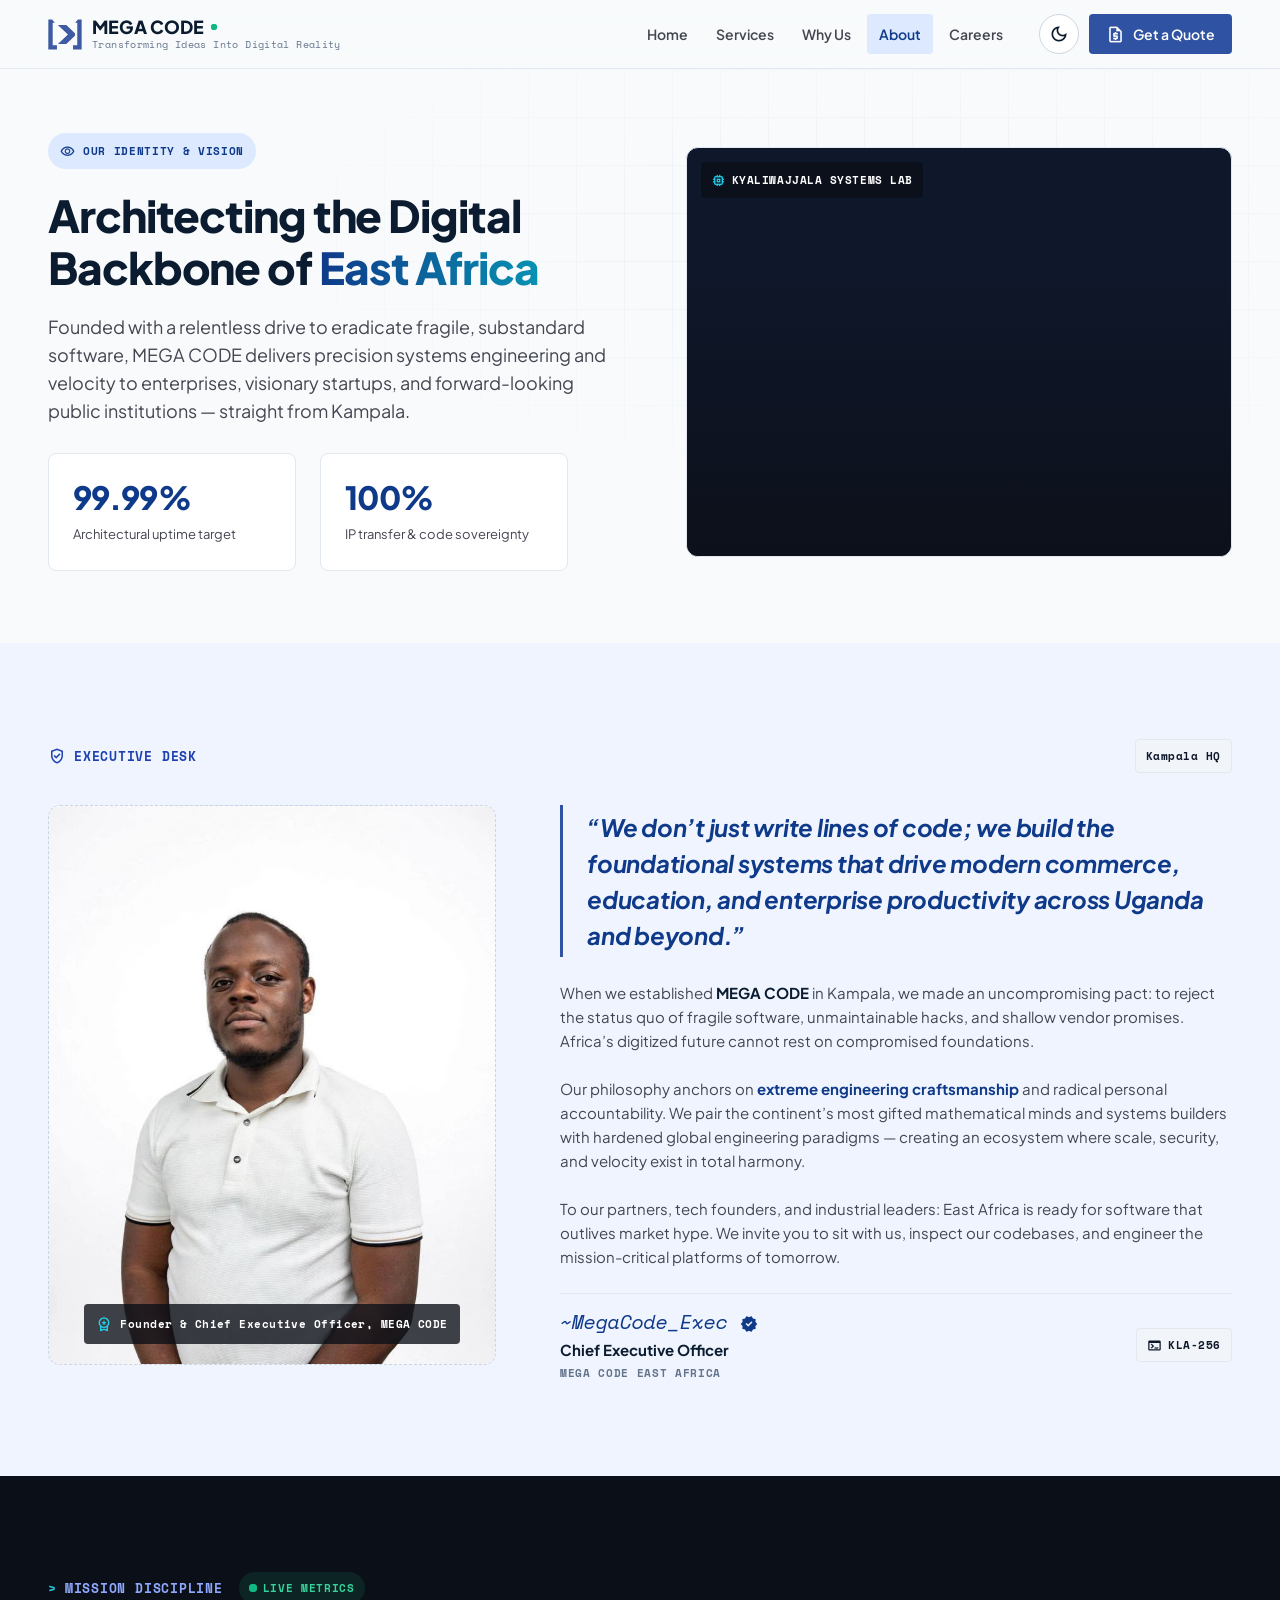
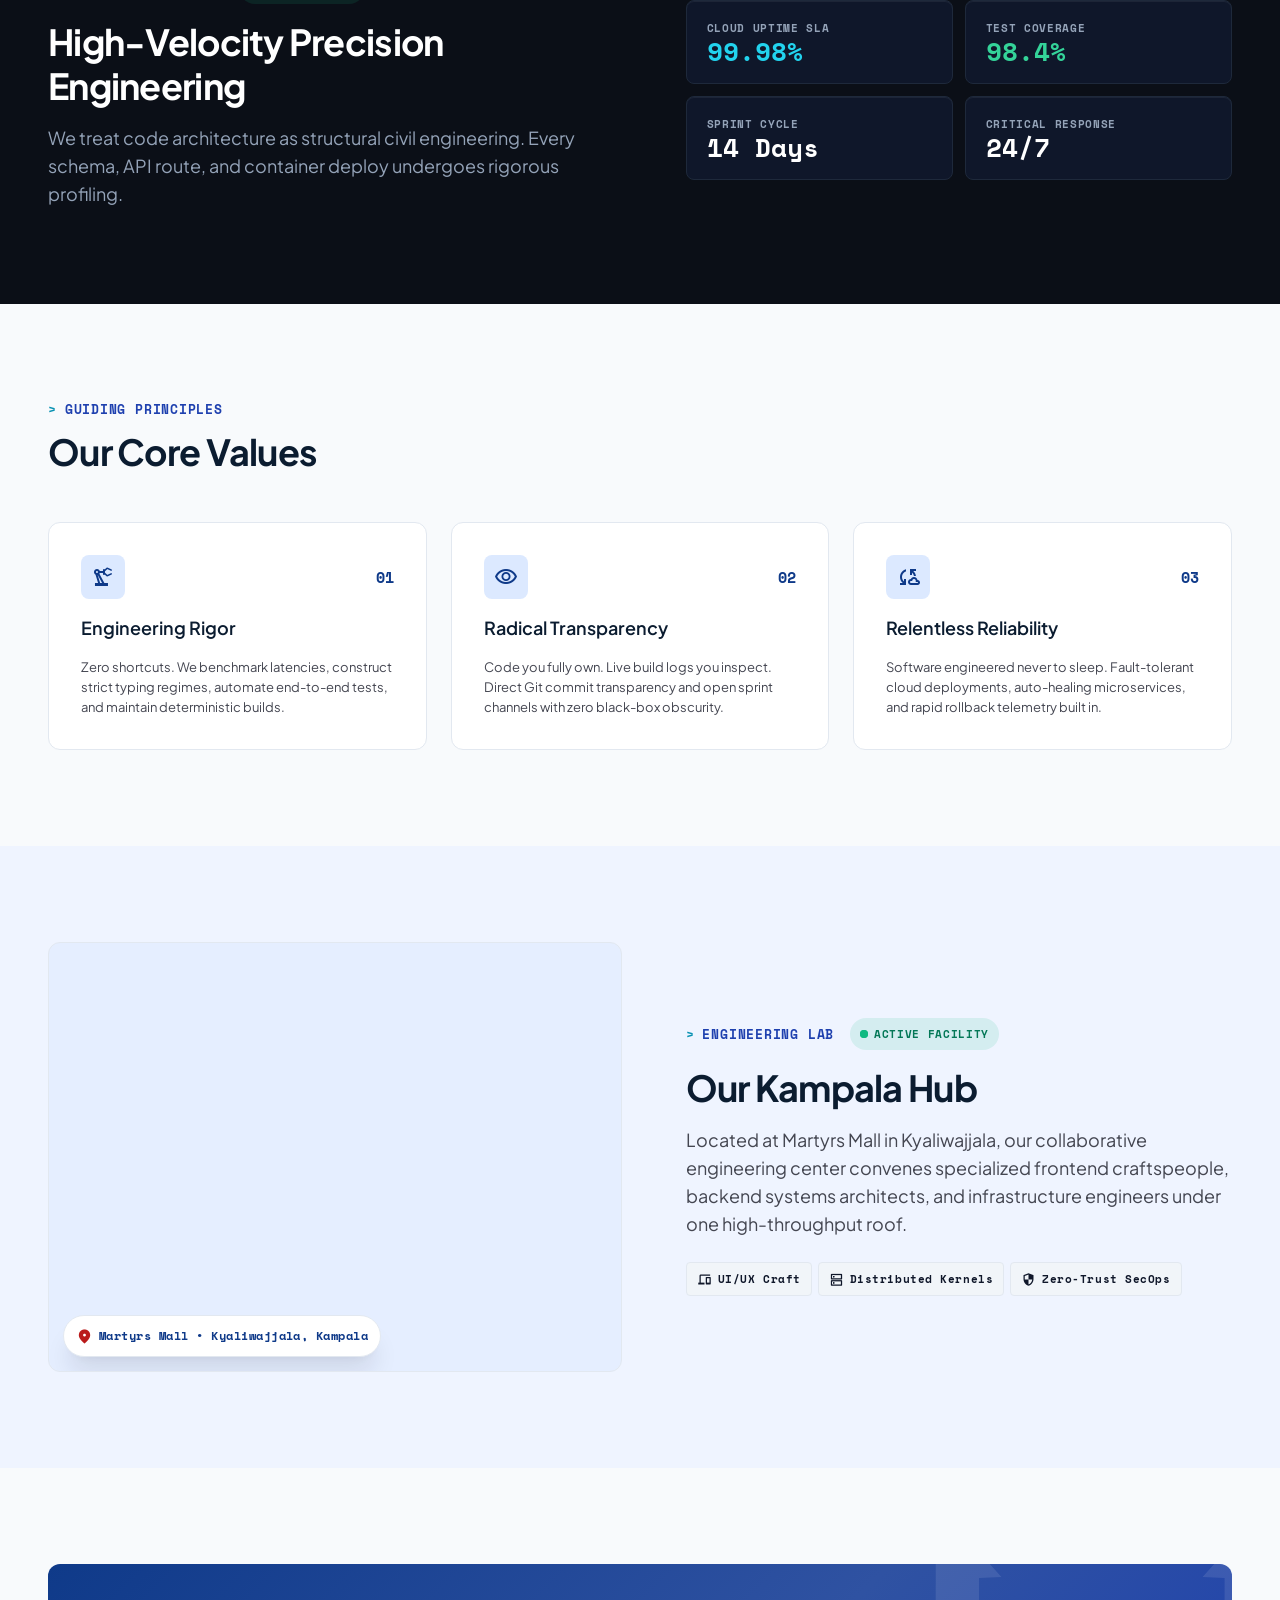
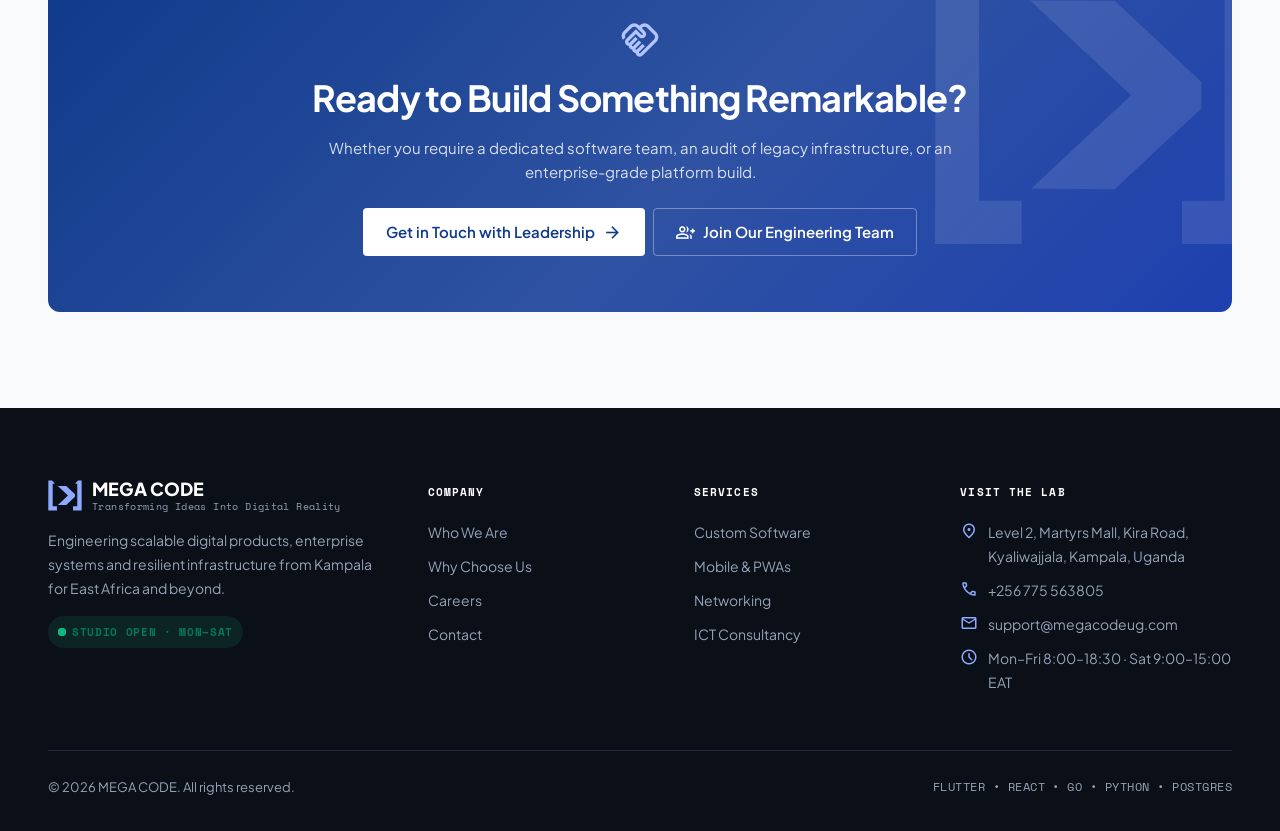
==== commit fcbb4aca: "updates" ====
--- a/about.html
+++ b/about.html
@@ -9,6 +9,10 @@
 <meta property="og:title" content="Who We Are — MEGA CODE">
 <meta property="og:description" content="MEGA CODE is an engineering consultancy and product studio in Kampala architecting the digital backbone of East Africa.">
 <meta property="og:type" content="website">
+<meta property="og:url" content="https://megacodeug.com/about.html">
+<meta property="og:image" content="https://megacodeug.com/assets/img/logo-mark.svg">
+<link rel="canonical" href="https://megacodeug.com/about.html">
+<link rel="sitemap" type="application/xml" href="sitemap.xml">
 <link rel="icon" href="assets/img/favicon.svg" type="image/svg+xml">
 <script>
   /* apply saved / system theme before paint to avoid a flash */
@@ -219,8 +223,8 @@
         <h4>Visit the Lab</h4>
         <ul class="footer-contact">
           <li><span class="material-symbols-outlined" aria-hidden="true">location_on</span><span>Level 2, Martyrs Mall, Kira Road, Kyaliwajjala, Kampala, Uganda</span></li>
-          <li><span class="material-symbols-outlined" aria-hidden="true">call</span><a href="tel:+256700000000">+256 700 000000</a></li>
-          <li><span class="material-symbols-outlined" aria-hidden="true">mail</span><a href="mailto:info@megacode.tech">info@megacode.tech</a></li>
+          <li><span class="material-symbols-outlined" aria-hidden="true">call</span><a href="tel:+256775563805">+256 775 563805</a></li>
+          <li><span class="material-symbols-outlined" aria-hidden="true">mail</span><a href="mailto:support@megacodeug.com">support@megacodeug.com</a></li>
           <li><span class="material-symbols-outlined" aria-hidden="true">schedule</span><span>Mon–Fri 8:00–18:30 · Sat 9:00–15:00 EAT</span></li>
         </ul>
       </div>
--- a/assets/css/styles.css
+++ b/assets/css/styles.css
@@ -710,3 +710,40 @@
   .stats { gap: 4px; padding: 6px; }
   .stat-value { font-size: 15px; }
 }
+
+/* ---------- Clientele (home) ---------- */
+.clientele { border-top: 1px solid var(--border); border-bottom: 1px solid var(--border); background: var(--card); }
+.clientele-head { display: flex; flex-direction: column; gap: 8px; align-items: center; text-align: center; margin-bottom: 32px; }
+.client-grid { list-style: none; margin: 0; padding: 0; display: grid; grid-template-columns: repeat(4, minmax(0, 1fr)); gap: var(--gutter); }
+.client {
+  display: flex; flex-direction: column; gap: 14px; padding: 14px;
+  border: 1px solid var(--border); border-radius: var(--r-lg); background: var(--bg);
+  transition: border-color .2s ease, transform .2s ease, box-shadow .2s ease;
+}
+.client:hover { border-color: var(--brand); transform: translateY(-2px); box-shadow: var(--shadow-2); }
+/* logo plate: always white so every brand's colours read correctly in light and dark themes */
+.client-logo {
+  height: 96px; border-radius: var(--r-md); background: var(--card-sub); border: 1px solid var(--border);
+  display: flex; align-items: center; justify-content: center; padding: 14px 18px; overflow: hidden;
+}
+.client-logo img { display: none; width: 100%; height: 100%; object-fit: contain; }
+.client-badge {
+  width: 56px; height: 56px; border-radius: var(--r-lg);
+  display: inline-flex; align-items: center; justify-content: center;
+  background: var(--chip-bg); color: var(--brand-ink); border: 1px solid color-mix(in srgb, var(--brand) 25%, transparent);
+  font-family: var(--font-mono); font-weight: 700; font-size: 17px; letter-spacing: .04em;
+}
+.client.has-logo .client-logo { background: #fff; border-color: #E2E8F0; }
+.client.has-logo .client-logo img { display: block; }
+.client.has-logo .client-badge { display: none; }
+.client-text { display: flex; flex-direction: column; min-width: 0; padding: 0 4px 2px; }
+.client-text strong { font-size: 15px; line-height: 21px; font-weight: 700; color: var(--text); }
+.client-text span { font-family: var(--font-mono); font-size: 10.5px; font-weight: 700; letter-spacing: .06em; text-transform: uppercase; color: var(--text-subtle); margin-top: 3px; }
+@media (max-width: 1180px) { .client-grid { grid-template-columns: repeat(2, minmax(0, 1fr)); } }
+@media (max-width: 767px) {
+  .client-grid { gap: 10px; }
+  .client { padding: 10px; gap: 10px; }
+  .client-logo { height: 76px; padding: 10px 12px; }
+  .client-text strong { font-size: 13.5px; line-height: 19px; }
+  .client-text span { font-size: 9.5px; }
+}
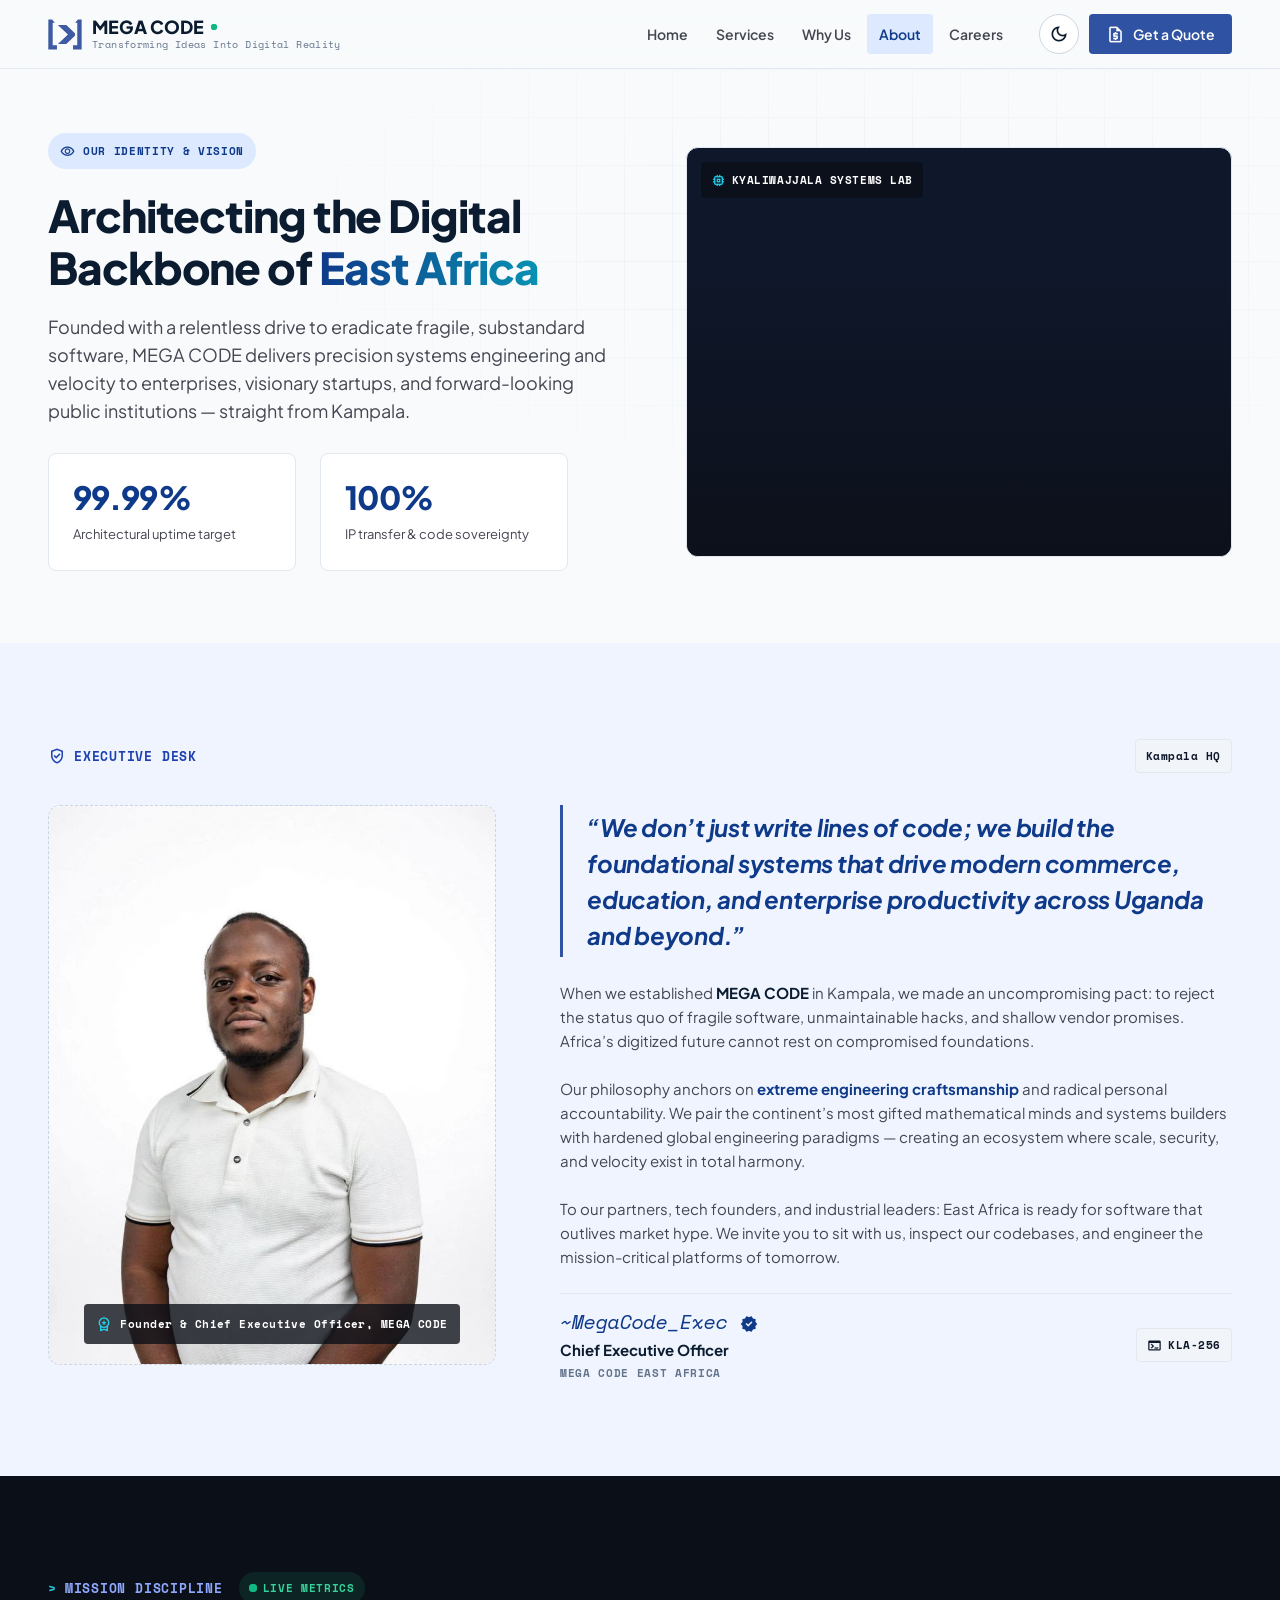
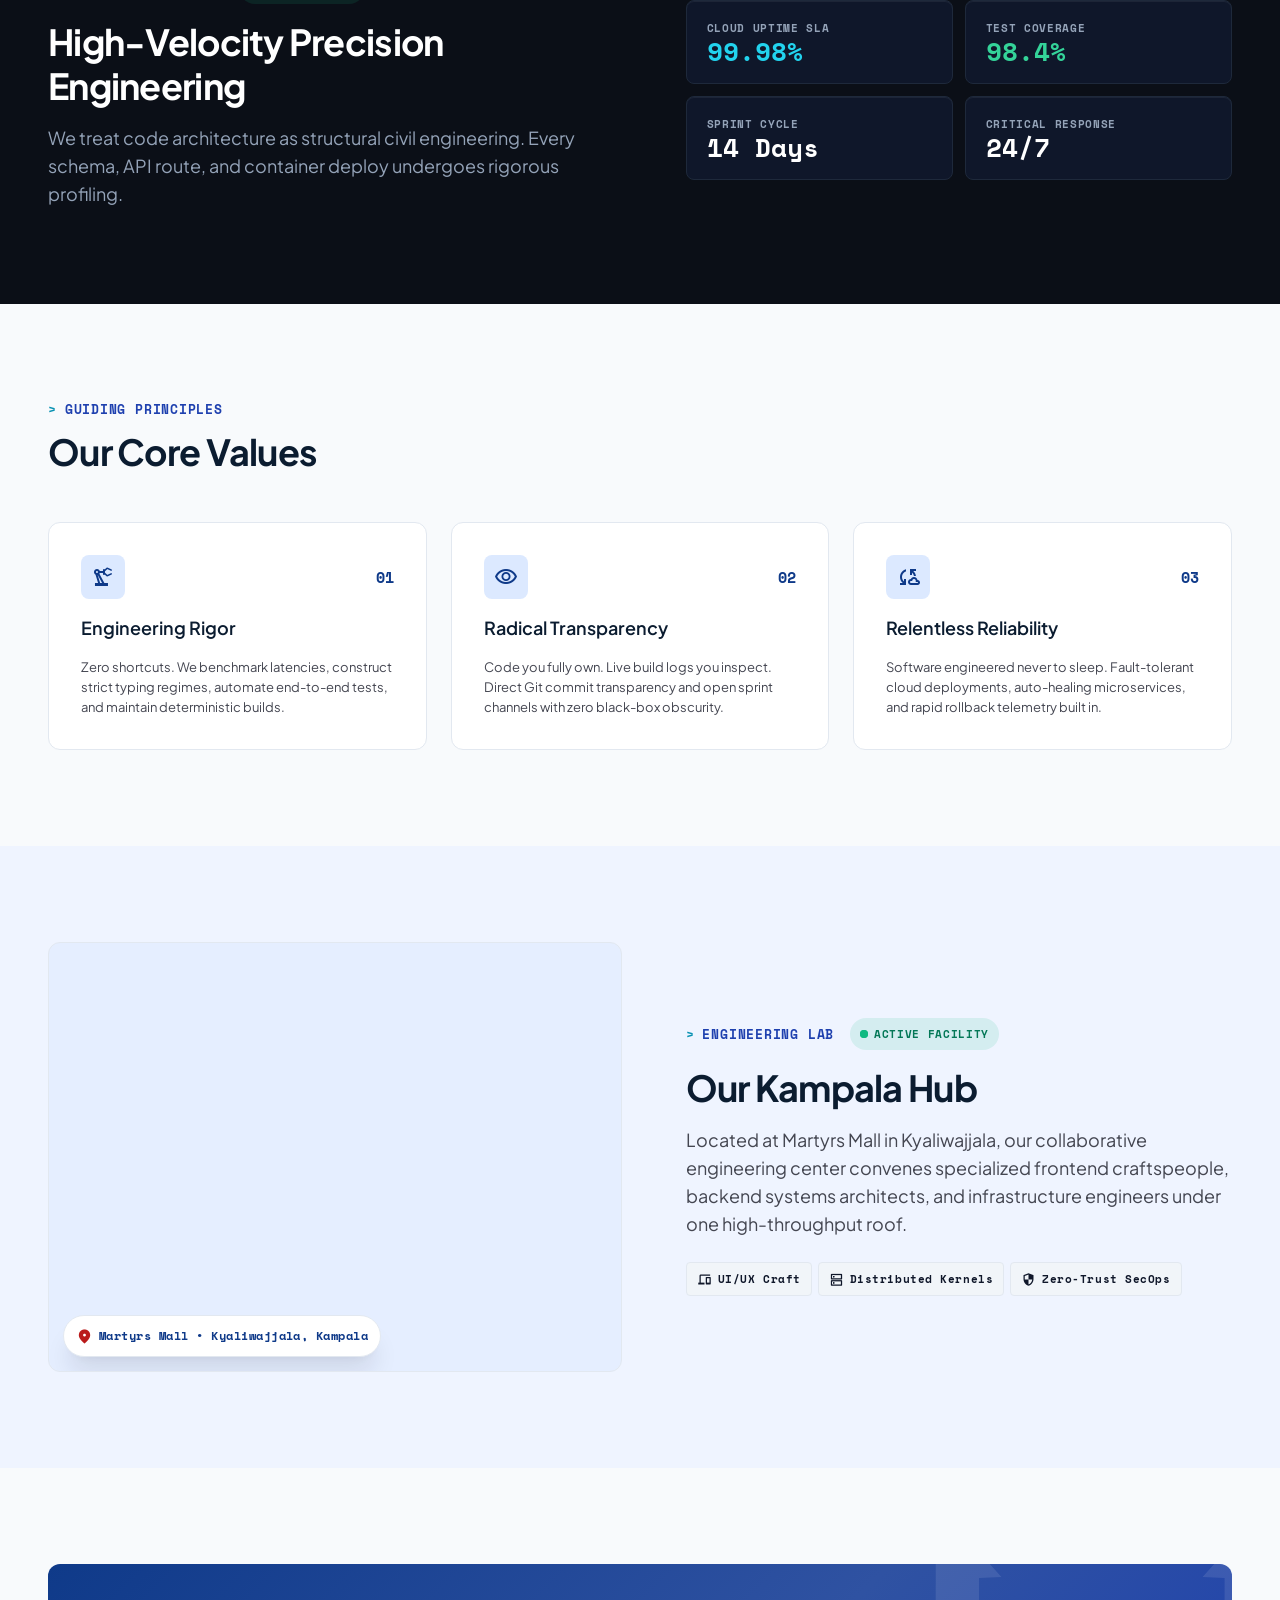
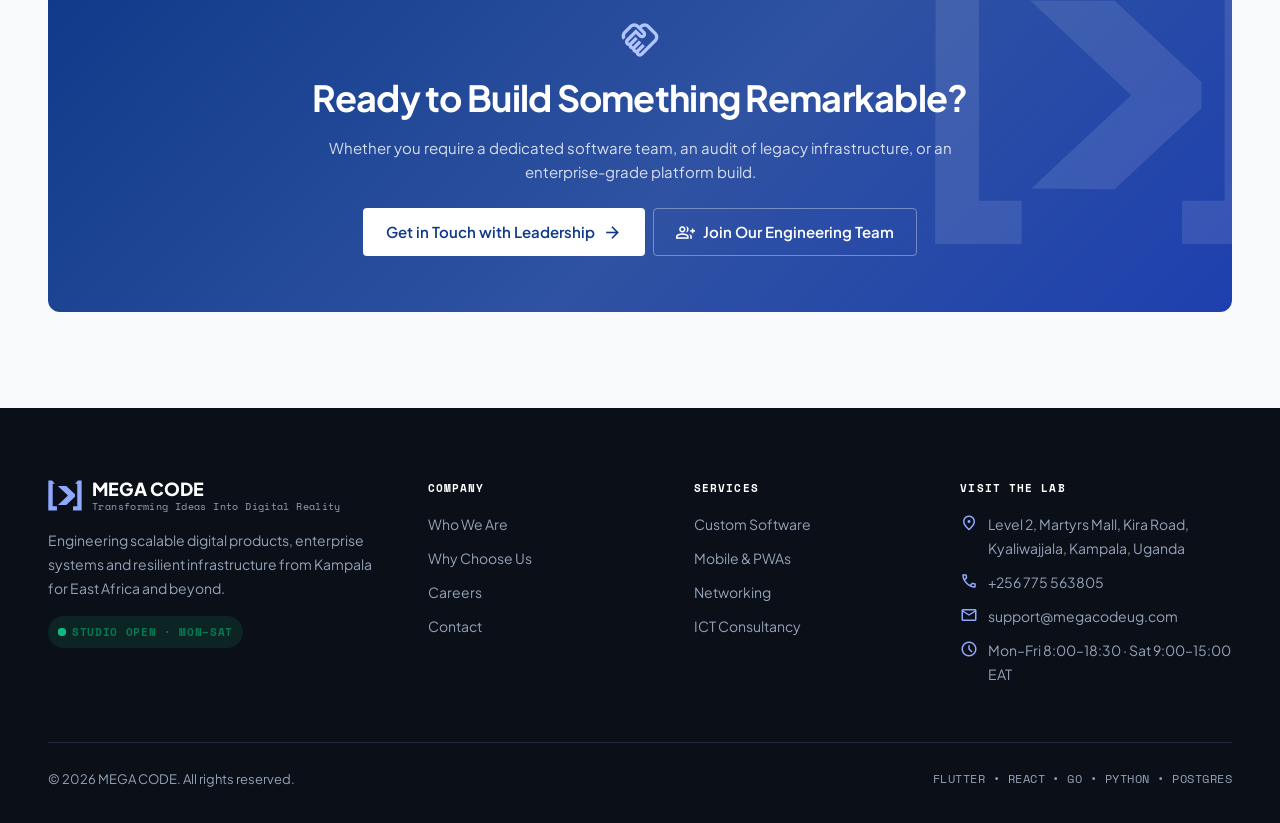
==== commit ab3f7664: "SEO_optimization" ====
--- a/about.html
+++ b/about.html
@@ -3,17 +3,33 @@
 <head>
 <meta charset="utf-8">
 <meta name="viewport" content="width=device-width, initial-scale=1, viewport-fit=cover">
-<title>Who We Are — MEGA CODE</title>
-<meta name="description" content="MEGA CODE is an engineering consultancy and product studio in Kampala architecting the digital backbone of East Africa.">
+<title>About MEGA CODE | Software Engineers in Kampala, Uganda</title>
+<meta name="description" content="MEGA CODE is a software engineering consultancy and product studio in Kampala, Uganda, building reliable systems across East Africa.">
 <meta name="theme-color" content="#F8FAFC">
-<meta property="og:title" content="Who We Are — MEGA CODE">
-<meta property="og:description" content="MEGA CODE is an engineering consultancy and product studio in Kampala architecting the digital backbone of East Africa.">
+<meta property="og:title" content="About MEGA CODE | Software Engineers in Kampala, Uganda">
+<meta property="og:description" content="MEGA CODE is a software engineering consultancy and product studio in Kampala, Uganda, building reliable systems across East Africa.">
 <meta property="og:type" content="website">
 <meta property="og:url" content="https://megacodeug.com/about.html">
-<meta property="og:image" content="https://megacodeug.com/assets/img/logo-mark.svg">
+<meta property="og:image" content="https://megacodeug.com/assets/img/og-image.png">
+<meta property="og:image:width" content="1200">
+<meta property="og:image:height" content="630">
+<meta property="og:image:alt" content="MEGA CODE — software, mobile apps and network infrastructure built in Kampala">
+<meta property="og:site_name" content="MEGA CODE">
+<meta name="twitter:card" content="summary_large_image">
+<meta name="twitter:title" content="About MEGA CODE | Software Engineers in Kampala, Uganda">
+<meta name="twitter:description" content="MEGA CODE is a software engineering consultancy and product studio in Kampala, Uganda, building reliable systems across East Africa.">
+<meta name="twitter:image" content="https://megacodeug.com/assets/img/og-image.png">
+<meta name="robots" content="index, follow, max-image-preview:large">
+<meta name="geo.region" content="UG">
+<meta name="geo.placename" content="Kyaliwajjala, Kampala">
+<meta name="geo.position" content="0.3846;32.6517">
+<meta name="ICBM" content="0.3846, 32.6517">
 <link rel="canonical" href="https://megacodeug.com/about.html">
 <link rel="sitemap" type="application/xml" href="sitemap.xml">
+<link rel="icon" href="favicon.ico" sizes="any">
 <link rel="icon" href="assets/img/favicon.svg" type="image/svg+xml">
+<link rel="apple-touch-icon" href="assets/img/apple-touch-icon.png">
+<link rel="manifest" href="site.webmanifest">
 <script>
   /* apply saved / system theme before paint to avoid a flash */
   (function () {
@@ -27,8 +43,177 @@
 <link rel="preconnect" href="https://fonts.googleapis.com">
 <link rel="preconnect" href="https://fonts.gstatic.com" crossorigin>
 <link href="https://fonts.googleapis.com/css2?family=Plus+Jakarta+Sans:wght@400;500;600;700;800&family=Space+Mono:wght@400;700&display=swap" rel="stylesheet">
-<link href="https://fonts.googleapis.com/css2?family=Material+Symbols+Outlined:opsz,wght,FILL,GRAD@20..48,100..700,0..1,-50..200&display=block" rel="stylesheet">
+<link href="https://fonts.googleapis.com/css2?family=Material+Symbols+Outlined:opsz,wght,FILL,GRAD@24,400,0..1,0&icon_names=analytics,apartment,api,arrow_forward,arrow_outward,assignment_turned_in,badge,bolt,call,chat,check,check_circle,close,cloud_off,cloud_sync,code,code_blocks,coffee,contactless,corporate_fare,dark_mode,database,description,developer_mode,devices,directions,dns,expand_more,forum,group_add,groups,handshake,help_center,hub,integration_instructions,layers,light_mode,link,location_on,lock,mail,mark_email_read,memory,offline_pin,payments,person,phone,phone_iphone,pin_drop,play_circle,point_of_sale,precision_manufacturing,psychology,remove,request_quote,rocket_launch,router,schedule,school,security,send,shield_lock,signal_cellular_alt_1_bar,smartphone,south,sprint,star,storefront,terminal,trending_up,verified,verified_user,visibility,work,workspace_premium&display=block" rel="stylesheet">
 <link rel="stylesheet" href="assets/css/styles.css">
+<script type="application/ld+json">
+{
+ "@context": "https://schema.org",
+ "@graph": [
+  {
+   "@type": [
+    "Organization",
+    "ProfessionalService"
+   ],
+   "@id": "https://megacodeug.com/#organization",
+   "name": "MEGA CODE",
+   "alternateName": "MEGA CODE Uganda",
+   "slogan": "Transforming Ideas Into Digital Reality",
+   "url": "https://megacodeug.com/",
+   "logo": "https://megacodeug.com/assets/img/icon-512.png",
+   "image": "https://megacodeug.com/assets/img/og-image.png",
+   "description": "Software development company in Kampala, Uganda. Custom software, mobile apps, SaaS and network infrastructure from Martyrs Mall, Kyaliwajjala.",
+   "email": "support@megacodeug.com",
+   "telephone": "+256775563805",
+   "priceRange": "$$",
+   "address": {
+    "@type": "PostalAddress",
+    "streetAddress": "Level 2, Martyrs Mall, Kira Road",
+    "addressLocality": "Kyaliwajjala",
+    "addressRegion": "Wakiso / Kampala",
+    "addressCountry": "UG"
+   },
+   "geo": {
+    "@type": "GeoCoordinates",
+    "latitude": 0.3846,
+    "longitude": 32.6517
+   },
+   "hasMap": "https://www.google.com/maps/search/?api=1&query=Martyrs+Mall+Kyaliwajjala",
+   "openingHoursSpecification": [
+    {
+     "@type": "OpeningHoursSpecification",
+     "dayOfWeek": [
+      "Monday",
+      "Tuesday",
+      "Wednesday",
+      "Thursday",
+      "Friday"
+     ],
+     "opens": "08:00",
+     "closes": "18:30"
+    },
+    {
+     "@type": "OpeningHoursSpecification",
+     "dayOfWeek": "Saturday",
+     "opens": "09:00",
+     "closes": "15:00"
+    }
+   ],
+   "areaServed": [
+    {
+     "@type": "Country",
+     "name": "Uganda"
+    },
+    {
+     "@type": "Place",
+     "name": "East Africa"
+    }
+   ],
+   "contactPoint": [
+    {
+     "@type": "ContactPoint",
+     "contactType": "customer support",
+     "telephone": "+256775563805",
+     "email": "support@megacodeug.com",
+     "areaServed": "UG",
+     "availableLanguage": [
+      "English"
+     ]
+    }
+   ],
+   "knowsAbout": [
+    "Custom software development",
+    "Mobile app development",
+    "SaaS",
+    "Mobile Money integration",
+    "Network infrastructure",
+    "Structured cabling",
+    "ICT consultancy",
+    "Cloud infrastructure"
+   ],
+   "hasOfferCatalog": {
+    "@type": "OfferCatalog",
+    "name": "Technology services",
+    "itemListElement": [
+     {
+      "@type": "Offer",
+      "itemOffered": {
+       "@type": "Service",
+       "name": "Custom Software Development",
+       "url": "https://megacodeug.com/services.html#software"
+      }
+     },
+     {
+      "@type": "Offer",
+      "itemOffered": {
+       "@type": "Service",
+       "name": "Mobile & Cross-Platform App Development",
+       "url": "https://megacodeug.com/services.html#mobile"
+      }
+     },
+     {
+      "@type": "Offer",
+      "itemOffered": {
+       "@type": "Service",
+       "name": "Networking & Infrastructure",
+       "url": "https://megacodeug.com/services.html#networking"
+      }
+     },
+     {
+      "@type": "Offer",
+      "itemOffered": {
+       "@type": "Service",
+       "name": "ICT Consultancy & Advisory",
+       "url": "https://megacodeug.com/services.html#advisory"
+      }
+     }
+    ]
+   }
+  },
+  {
+   "@type": "WebSite",
+   "@id": "https://megacodeug.com/#website",
+   "url": "https://megacodeug.com/",
+   "name": "MEGA CODE",
+   "publisher": {
+    "@id": "https://megacodeug.com/#organization"
+   },
+   "inLanguage": "en"
+  },
+  {
+   "@type": "AboutPage",
+   "@id": "https://megacodeug.com/about.html#webpage",
+   "url": "https://megacodeug.com/about.html",
+   "name": "About MEGA CODE | Software Engineers in Kampala, Uganda",
+   "description": "MEGA CODE is a software engineering consultancy and product studio in Kampala, Uganda, building reliable systems across East Africa.",
+   "isPartOf": {
+    "@id": "https://megacodeug.com/#website"
+   },
+   "about": {
+    "@id": "https://megacodeug.com/#organization"
+   },
+   "inLanguage": "en",
+   "primaryImageOfPage": "https://megacodeug.com/assets/img/og-image.png",
+   "breadcrumb": {
+    "@type": "BreadcrumbList",
+    "itemListElement": [
+     {
+      "@type": "ListItem",
+      "position": 1,
+      "name": "Home",
+      "item": "https://megacodeug.com/"
+     },
+     {
+      "@type": "ListItem",
+      "position": 2,
+      "name": "About",
+      "item": "https://megacodeug.com/about.html"
+     }
+    ]
+   }
+  }
+ ]
+}
+</script>
 </head>
 <body>
 <a class="skip-link" href="#main">Skip to content</a>
@@ -85,9 +270,8 @@
     </div>
     <div class="split split-top" style="grid-template-columns:minmax(0,.8fr) minmax(0,1.2fr)">
       <div class="reveal">
-        <!-- Place the CEO portrait here: add <img src="assets/img/ceo.jpeg" alt="..."> inside this div -->
         <div class="portrait-slot">
-          <img src="assets/img/ceo.jpeg" alt="...">
+          <img src="assets/img/ceo.jpeg" alt="Founder and Chief Executive Officer of MEGA CODE" width="805" height="898" loading="lazy">
           <span class="portrait-caption"><span class="material-symbols-outlined" aria-hidden="true">workspace_premium</span>Founder &amp; Chief Executive Officer, MEGA CODE</span>
         </div>
       </div>
@@ -202,7 +386,7 @@
         <span class="status" style="align-self:flex-start"><span class="live-dot"></span> Studio open · Mon–Sat</span>
       </div>
       <div>
-        <h4>Company</h4>
+        <h2 class="footer-title">Company</h2>
         <ul>
           <li><a href="about.html">Who We Are</a></li>
           <li><a href="why-us.html">Why Choose Us</a></li>
@@ -211,7 +395,7 @@
         </ul>
       </div>
       <div>
-        <h4>Services</h4>
+        <h2 class="footer-title">Services</h2>
         <ul>
           <li><a href="services.html#software">Custom Software</a></li>
           <li><a href="services.html#mobile">Mobile &amp; PWAs</a></li>
@@ -220,7 +404,7 @@
         </ul>
       </div>
       <div>
-        <h4>Visit the Lab</h4>
+        <h2 class="footer-title">Visit the Lab</h2>
         <ul class="footer-contact">
           <li><span class="material-symbols-outlined" aria-hidden="true">location_on</span><span>Level 2, Martyrs Mall, Kira Road, Kyaliwajjala, Kampala, Uganda</span></li>
           <li><span class="material-symbols-outlined" aria-hidden="true">call</span><a href="tel:+256775563805">+256 775 563805</a></li>
--- a/assets/css/styles.css
+++ b/assets/css/styles.css
@@ -640,7 +640,9 @@
 .footer-grid { display: grid; grid-template-columns: 1.5fr 1fr 1fr 1.2fr; gap: 40px; }
 .site-footer .brand-name { color: #fff; }
 .site-footer .brand-tag { color: var(--panel-muted); }
-.site-footer h4 { font-family: var(--font-mono); font-size: 11px; letter-spacing: .1em; text-transform: uppercase; color: #fff; margin-bottom: 16px; }
+
+.site-footer .footer-title { font-weight: 700; line-height: 16px; }
+.site-footer h4, .site-footer .footer-title { font-family: var(--font-mono); font-size: 11px; letter-spacing: .1em; text-transform: uppercase; color: #fff; margin-bottom: 16px; }
 .site-footer ul { list-style: none; padding: 0; margin: 0; display: flex; flex-direction: column; gap: 10px; }
 .site-footer a { font-size: 14px; transition: color .15s; }
 .site-footer a:hover { color: #fff; }
